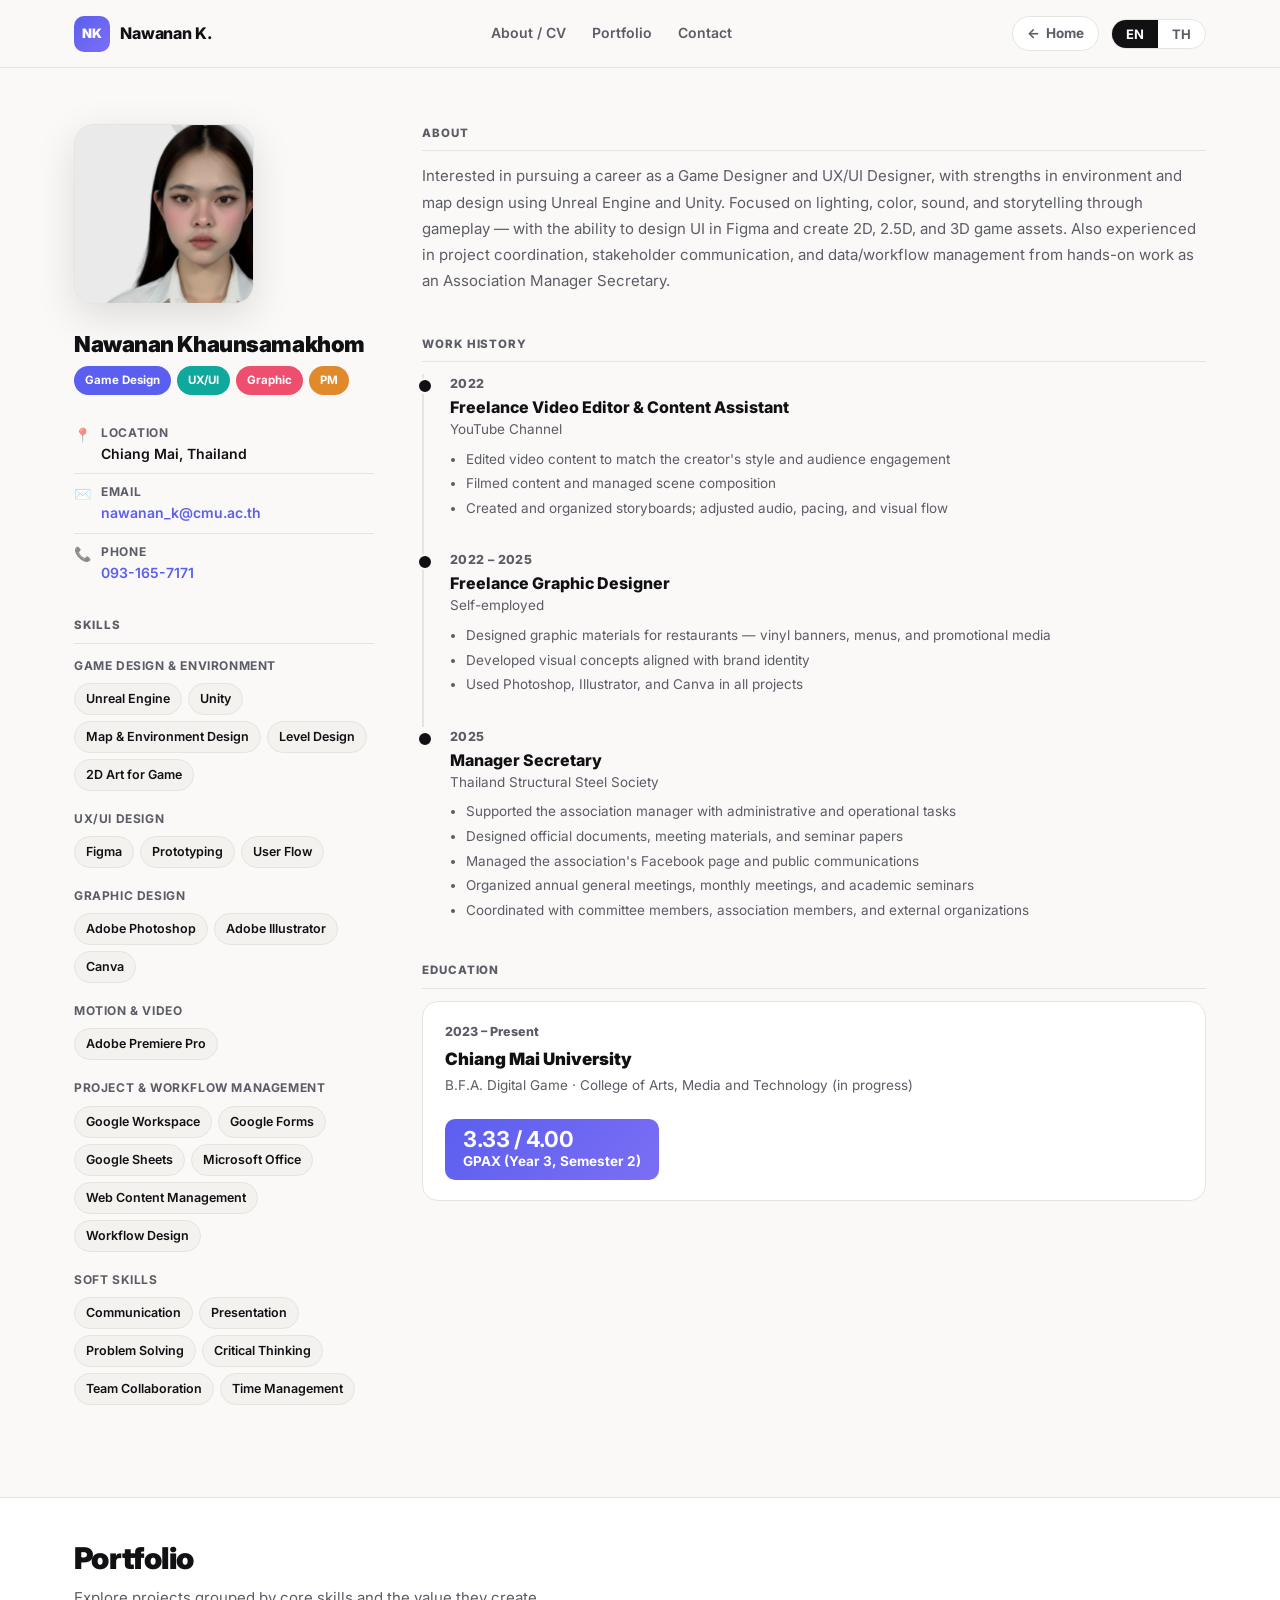
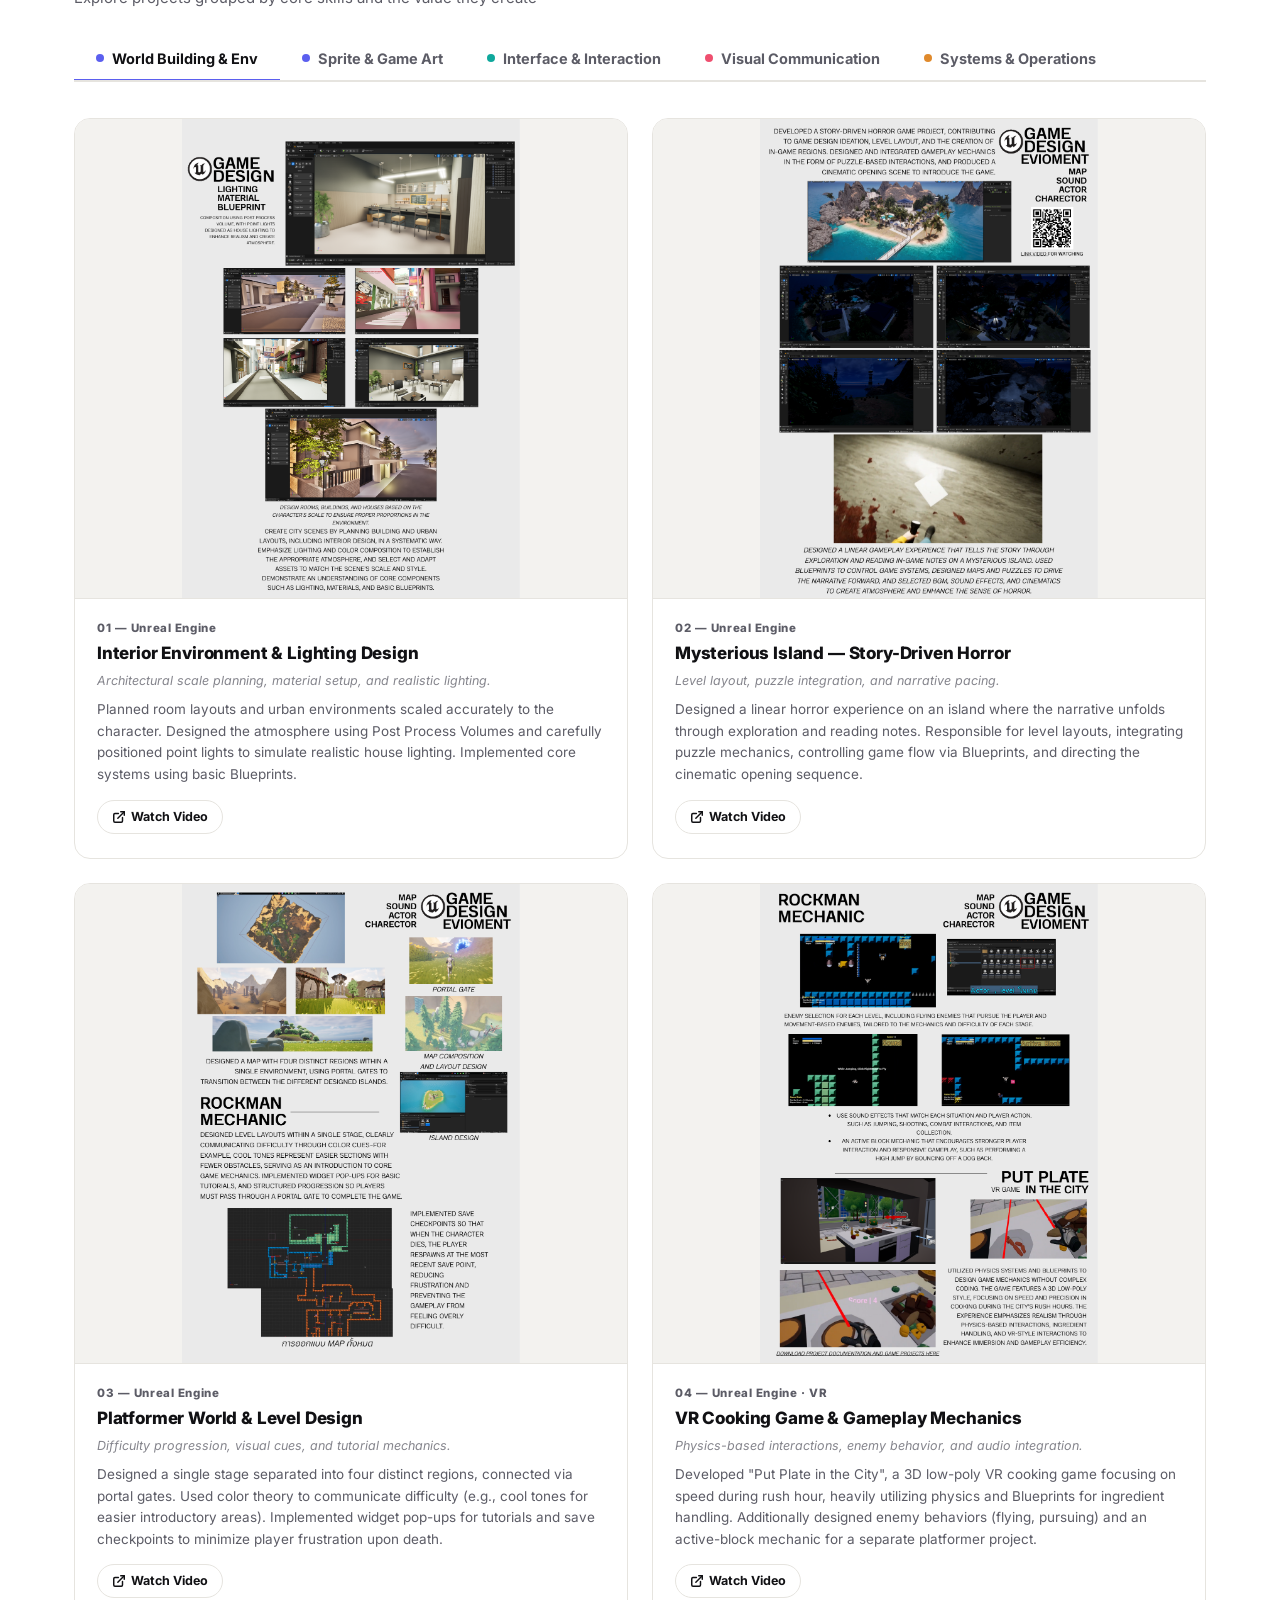
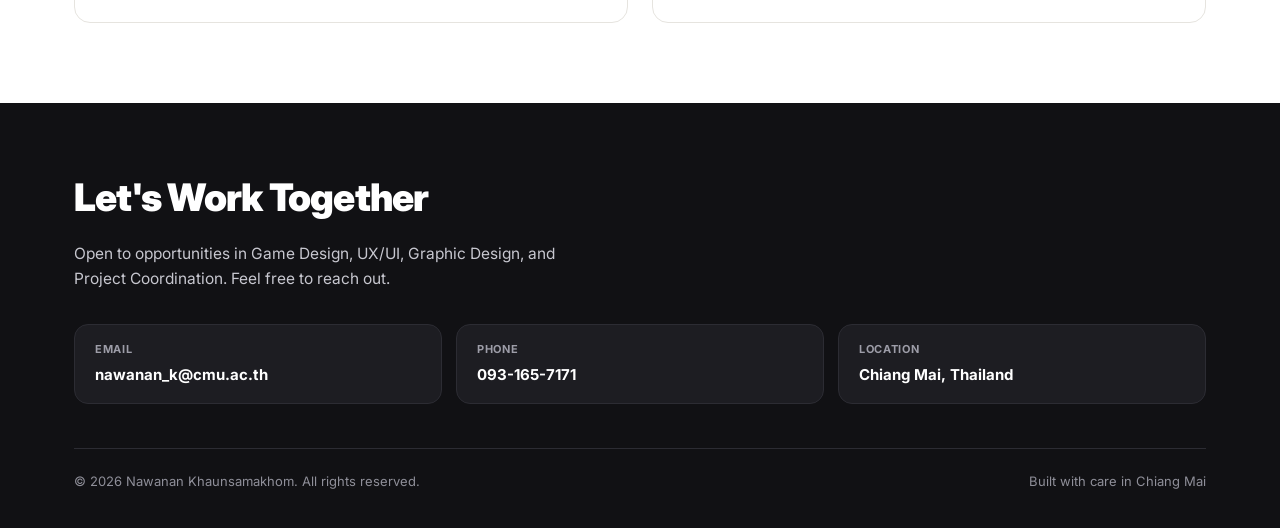
==== cv.html @ 47f99699 "1Deploy_portfolioOnGit" ====
<!DOCTYPE html>
<html lang="en" data-lang="en">
<head>
<meta charset="UTF-8">
<meta name="viewport" content="width=device-width, initial-scale=1.0">
<title>CV & Portfolio — Nawanan Khaunsamakhom</title>
<meta name="description" content="CV and portfolio of Nawanan Khaunsamakhom — Game Designer, UX/UI Designer, Graphic Designer, and Project Manager.">
<link rel="icon" href="data:image/svg+xml,<svg xmlns=%22http://www.w3.org/2000/svg%22 viewBox=%220 0 100 100%22><text y=%22.9em%22 font-size=%2290%22>🎮</text></svg>">
<link rel="preconnect" href="https://fonts.googleapis.com">
<link rel="preconnect" href="https://fonts.gstatic.com" crossorigin>
<link href="https://fonts.googleapis.com/css2?family=Noto+Sans+Thai:wght@400;500;600;700;800&family=Inter:wght@400;500;600;700;800;900&display=swap" rel="stylesheet">
<style>
  :root{
    --bg:#faf9f7;
    --surface:#ffffff;
    --surface2:#f3f2ef;
    --ink:#111114;
    --muted:#5c5c66;
    --line:#e6e4df;
    --accent:#5b5fef;
    --game:#5b5fef;
    --ux:#0fa89c;
    --graphic:#ef4f6f;
    --pm:#e08a2c;
    --radius:16px;
    --maxw:1180px;
    --nav-h:68px;
  }
  *{box-sizing:border-box;margin:0;padding:0}
  html{scroll-behavior:smooth}
  html,body{max-width:100%;overflow-x:hidden}
  body{
    background:var(--bg);
    color:var(--ink);
    font-family:'Inter','Noto Sans Thai',sans-serif;
    line-height:1.6;
    -webkit-font-smoothing:antialiased;
  }
  [data-lang="en"] .th{display:none}
  [data-lang="th"] .en{display:none}
  [data-lang="th"] body,[data-lang="th"]{font-family:'Noto Sans Thai','Inter',sans-serif;}
  img{max-width:100%;display:block}
  a{color:inherit;text-decoration:none}
  .wrap{max-width:var(--maxw);margin:0 auto;padding:0 24px}
  section{scroll-margin-top:calc(var(--nav-h) + 16px)}

  /* ===== NAV ===== */
  header.nav{
    position:sticky;top:0;z-index:50;
    background:rgba(250,249,247,0.9);
    backdrop-filter:blur(12px);
    border-bottom:1px solid var(--line);
    height:var(--nav-h);
  }
  .nav-inner{
    max-width:var(--maxw);margin:0 auto;padding:0 24px;height:100%;
    display:flex;align-items:center;justify-content:space-between;gap:16px;
  }
  .brand{display:flex;align-items:center;gap:10px;font-weight:800;letter-spacing:-.02em;font-size:16px;}
  .brand-mark{
    width:36px;height:36px;border-radius:10px;
    background:linear-gradient(135deg,var(--game),#7c6ef5);
    color:#fff;display:flex;align-items:center;justify-content:center;
    font-size:13px;font-weight:900;flex-shrink:0;
  }
  nav.links{display:flex;gap:2px;align-items:center;flex-wrap:wrap}
  nav.links a{
    padding:7px 12px;border-radius:999px;font-size:14px;font-weight:600;
    color:var(--muted);transition:.15s;white-space:nowrap;
  }
  nav.links a:hover{color:var(--ink);background:var(--surface2)}
  nav.links a.active-nav{color:var(--ink);font-weight:800}
  .nav-right{display:flex;align-items:center;gap:12px}
  .back-link{
    display:inline-flex;align-items:center;gap:6px;
    font-size:13.5px;font-weight:700;color:var(--muted);
    padding:6px 14px;border-radius:999px;border:1.5px solid var(--line);
    background:var(--surface);transition:.15s;
  }
  .back-link:hover{color:var(--ink);border-color:var(--ink)}
  .lang-toggle{
    display:flex;border:1.5px solid var(--line);border-radius:999px;overflow:hidden;flex-shrink:0;background:#fff;
  }
  .lang-toggle button{
    border:0;background:transparent;padding:6px 14px;font-weight:700;font-size:13px;cursor:pointer;color:var(--muted);
    font-family:inherit;transition:.15s;
  }
  .lang-toggle button.active{background:var(--ink);color:#fff}
  .nav-toggle-btn{display:none}

  /* ===== CV SECTION ===== */
  .cv-section{padding:56px 0 64px}
  .cv-grid{
    display:grid;
    grid-template-columns:300px 1fr;
    gap:48px;
    align-items:start;
  }

  /* Left col */
  .cv-left{}
  .cv-photo-wrap{margin-bottom:28px}
  .cv-photo{
    width:180px;height:180px;border-radius:20px;overflow:hidden;
    border:1px solid var(--line);box-shadow:0 12px 40px rgba(0,0,0,.12);
    background:#eee;
  }
  .cv-photo img{width:100%;height:100%;object-fit:cover}

  .cv-name{font-size:22px;font-weight:900;letter-spacing:-.02em;margin-bottom:6px;line-height:1.1}
  .cv-role-tags{display:flex;flex-wrap:wrap;gap:6px;margin:10px 0 20px}
  .cv-role-tag{font-size:11.5px;font-weight:700;padding:5px 11px;border-radius:999px;color:#fff}

  .cv-info-list{margin-bottom:24px}
  .cv-info-item{display:flex;align-items:flex-start;gap:10px;padding:8px 0;border-bottom:1px solid var(--line)}
  .cv-info-item:last-child{border-bottom:0}
  .cv-info-icon{font-size:14px;margin-top:1px;flex-shrink:0;opacity:.6}
  .cv-info-label{font-size:12px;font-weight:700;color:var(--muted);text-transform:uppercase;letter-spacing:.06em;margin-bottom:1px}
  .cv-info-val{font-size:14px;font-weight:600}
  .cv-info-val a{color:var(--accent)}

  .section-label{
    font-size:11.5px;font-weight:800;text-transform:uppercase;letter-spacing:.08em;
    color:var(--muted);margin-bottom:12px;padding-bottom:8px;border-bottom:1px solid var(--line);
  }

  /* Skills */
  .skills-block{margin-bottom:28px}
  .skill-group{margin-bottom:18px}
  .skill-group-title{font-size:12px;font-weight:700;color:var(--muted);margin-bottom:8px;text-transform:uppercase;letter-spacing:.05em}
  .skill-tags{display:flex;flex-wrap:wrap;gap:6px}
  .skill-tag{
    font-size:12.5px;font-weight:600;padding:5px 11px;
    background:var(--surface2);border-radius:999px;border:1px solid var(--line);
  }

  /* Right col */
  .cv-right{}
  .cv-block{margin-bottom:40px}

  /* Timeline */
  .timeline{margin-top:4px}
  .tl-item{
    position:relative;padding:0 0 28px 26px;border-left:2px solid var(--line);
  }
  .tl-item:last-child{border-left:2px solid transparent;padding-bottom:0}
  .tl-item::before{
    content:'';position:absolute;left:-7px;top:4px;
    width:12px;height:12px;border-radius:50%;background:var(--ink);
    border:2px solid var(--bg);
  }
  .tl-date{font-size:12.5px;font-weight:800;color:var(--muted);letter-spacing:.03em;margin-bottom:3px}
  .tl-title{font-size:16px;font-weight:800;margin-bottom:2px;line-height:1.25}
  .tl-org{font-size:13.5px;color:var(--muted);margin-bottom:8px}
  .tl-item ul{margin:0;padding-left:16px;color:var(--muted);font-size:13.5px}
  .tl-item ul li{margin-bottom:3px}

  /* Education card */
  .edu-card{
    background:var(--surface);border:1px solid var(--line);border-radius:var(--radius);
    padding:20px 22px;
  }
  .edu-header{margin-bottom:10px}
  .edu-date{font-size:12.5px;font-weight:800;color:var(--muted);margin-bottom:4px}
  .edu-school{font-size:17px;font-weight:900;margin-bottom:2px}
  .edu-major{font-size:13.5px;color:var(--muted)}
  .gpa-chip{
    display:inline-block;
    background:linear-gradient(135deg,var(--game),#7c6ef5);
    color:#fff;border-radius:10px;padding:8px 18px;font-size:13.5px;font-weight:700;
    margin-top:12px;
  }
  .gpa-chip b{font-size:22px;display:block;line-height:1.1;letter-spacing:-.02em}

  /* ===== PORTFOLIO TABS ===== */
  .portfolio-section{padding:0 0 80px}
  .portfolio-header{
    padding:36px 0 0;
    margin-bottom:0;
  }
  .portfolio-title{font-size:clamp(22px,3vw,30px);font-weight:900;letter-spacing:-.02em;margin-bottom:4px}
  .portfolio-sub{font-size:15px;color:var(--muted)}

  /* Tab bar */
  .tab-bar{
    display:flex;gap:0;
    border-bottom:2px solid var(--line);
    margin:28px 0 36px;
    overflow-x:auto;
    scrollbar-width:none;
  }
  .tab-bar::-webkit-scrollbar{display:none}
  .tab-btn{
    flex-shrink:0;
    display:inline-flex;align-items:center;gap:8px;
    padding:12px 22px;
    font-size:14.5px;font-weight:700;
    color:var(--muted);
    background:transparent;border:0;cursor:pointer;
    border-bottom:3px solid transparent;margin-bottom:-2px;
    transition:.18s;font-family:inherit;
    white-space:nowrap;
  }
  .tab-btn:hover{color:var(--ink)}
  .tab-btn.active{color:var(--ink);border-bottom-color:var(--tab-color)}
  .tab-dot{width:8px;height:8px;border-radius:50%;background:var(--tab-color);flex-shrink:0}

  /* Tab content */
  .tab-pane{display:none}
  .tab-pane.active{display:block}

  /* Project grid */
  .project-grid{display:grid;grid-template-columns:repeat(2,1fr);gap:24px}
  .card{
    background:var(--surface);border:1px solid var(--line);border-radius:var(--radius);
    overflow:hidden;display:flex;flex-direction:column;transition:.22s;
  }
  .card:hover{box-shadow:0 20px 48px rgba(0,0,0,.12);transform:translateY(-3px)}
  .card-img{
    background:var(--surface2);cursor:zoom-in;
    display:flex;align-items:center;justify-content:center;
    max-height:480px;overflow:hidden;border-bottom:1px solid var(--line);
  }
  .card-img img{width:100%;height:100%;object-fit:contain;object-position:top}
  .card-body{padding:20px 22px 24px}
  .card-index{font-size:11.5px;font-weight:800;color:var(--muted);letter-spacing:.05em;margin-bottom:6px}
  .card-body h3{font-size:17px;margin:0 0 8px;letter-spacing:-.01em;font-weight:800;line-height:1.25}
  .card-body p{font-size:13.5px;color:var(--muted);margin:0;line-height:1.6}
  .project-actions{display:flex;flex-wrap:wrap;gap:8px;margin-top:16px}
  .project-link,.portfolio-pdf-link{display:inline-flex;align-items:center;justify-content:center;border:1px solid var(--line);border-radius:999px;background:var(--surface);color:var(--ink);font-size:12px;font-weight:800;letter-spacing:.035em;padding:8px 13px;transition:.18s}
  .project-link:hover,.portfolio-pdf-link:hover{border-color:var(--accent);color:var(--accent);transform:translateY(-1px)}
  .project-link:focus-visible,.portfolio-pdf-link:focus-visible{outline:2px solid var(--accent);outline-offset:2px}
  .portfolio-file-row{display:flex;justify-content:flex-end;margin:0 0 20px}
  .card-body p + p { margin-top: 8px }
  .card-body .sub {
    font-size: 12.5px;
    color: var(--muted);
    opacity: .75;
    margin-bottom: 8px;
    line-height: 1.5;
    font-style: italic;
  }
  .card-actions {
    display: flex;
    gap: 8px;
    flex-wrap: wrap;
    margin-top: 14px;
  }
  .card-actions a {
    display: inline-flex;
    align-items: center;
    gap: 5px;
    font-size: 12.5px;
    font-weight: 700;
    padding: 6px 14px;
    border-radius: 999px;
    border: 1.5px solid var(--line);
    color: var(--ink);
    background: var(--surface);
    transition: .15s;
    text-decoration: none;
  }
  .card-actions a:hover {
    border-color: var(--accent);
    color: var(--accent);
    background: rgba(91, 95, 239, .06);
  }
  .card-actions a svg {
    width: 14px;
    height: 14px;
    flex-shrink: 0;
  }

  /* PM note — removing UX/UI label in PM */
  .cat-tag{
    display:inline-block;font-size:11px;font-weight:800;text-transform:uppercase;
    letter-spacing:.06em;padding:3px 9px;border-radius:6px;color:#fff;margin-bottom:8px;
  }

  /* ===== FOOTER / CONTACT ===== */
  footer.contact{
    background:var(--ink);color:#fff;padding:64px 0 36px;
  }
  footer.contact h2{font-size:clamp(26px,4vw,38px);margin:0 0 14px;font-weight:900;letter-spacing:-.02em}
  footer.contact p.sub{color:#c7c7cf;font-size:15.5px;max-width:52ch;margin:0 0 32px}
  .contact-grid{display:flex;gap:14px;flex-wrap:wrap;margin-bottom:44px}
  .contact-item{
    background:#1d1d22;border-radius:14px;padding:16px 20px;flex:1;min-width:180px;
    color:#fff;border:1px solid #2c2c33;transition:.15s;
  }
  a.contact-item:hover{background:#26262c;border-color:#5b5fef}
  .contact-item .label{font-size:11px;color:#9d9da8;font-weight:700;text-transform:uppercase;letter-spacing:.06em;margin-bottom:5px}
  .contact-item .value{font-size:15px;font-weight:700}
  .foot-bottom{
    display:flex;justify-content:space-between;align-items:center;flex-wrap:wrap;gap:12px;
    border-top:1px solid #2c2c33;padding-top:22px;color:#8f8f99;font-size:13px;
  }

  /* ===== LIGHTBOX ===== */
  .lightbox{
    position:fixed;inset:0;background:rgba(10,10,12,.92);display:none;
    align-items:center;justify-content:center;z-index:200;padding:32px;flex-direction:column;
  }
  .lightbox.open{display:flex}
  .lightbox img{max-width:min(900px,92vw);max-height:78vh;border-radius:10px;box-shadow:0 30px 80px rgba(0,0,0,.5)}
  .lightbox-cap{color:#e9e9ee;max-width:700px;text-align:center;margin-top:18px;font-size:14px;line-height:1.6}
  .lightbox-close{
    position:absolute;top:22px;right:28px;color:#fff;font-size:28px;
    background:none;border:0;cursor:pointer;width:44px;height:44px;border-radius:50%;
    display:flex;align-items:center;justify-content:center;font-family:inherit;
  }
  .lightbox-close:hover{background:rgba(255,255,255,.12)}

  /* ===== RESPONSIVE ===== */
  @media(max-width:960px){
    .cv-grid{grid-template-columns:1fr}
    .cv-left{display:grid;grid-template-columns:auto 1fr;gap:28px;align-items:start}
    .cv-photo{width:130px;height:130px}
    nav.links{display:none}
  }
  @media(max-width:700px){
    .project-grid{grid-template-columns:1fr}
    .cv-left{grid-template-columns:1fr}
  }
  @media(max-width:560px){
    .wrap{padding:0 16px}
    .nav-inner{padding:0 16px}
    .tab-btn{padding:10px 14px;font-size:13px}
  }
</style>
</head>
<body>

<header class="nav">
  <div class="nav-inner">
    <a href="index.html" class="brand">
      <span class="brand-mark">NK</span>
      <span class="en" style="font-weight:800;letter-spacing:-.01em">Nawanan K.</span>
      <span class="th" style="font-weight:800">นวนันท์ ข.</span>
    </a>
    <nav class="links" id="navLinks">
      <a href="#cv"><span class="en">About / CV</span><span class="th">เกี่ยวกับฉัน</span></a>
      <a href="#portfolio"><span class="en">Portfolio</span><span class="th">ผลงาน</span></a>
      <a href="#contact"><span class="en">Contact</span><span class="th">ติดต่อ</span></a>
    </nav>
    <div class="nav-right">
      <a href="index.html" class="back-link">
        ← <span class="en">Home</span><span class="th">หน้าหลัก</span>
      </a>
      <div class="lang-toggle">
        <button id="btnEN" class="active">EN</button>
        <button id="btnTH">TH</button>
      </div>
    </div>
  </div>
</header>

<!-- ===== CV SECTION ===== -->
<section class="cv-section" id="cv">
  <div class="wrap">
    <div class="cv-grid">

      <!-- LEFT: Photo + Info + Skills -->
      <div class="cv-left">
        <div class="cv-photo-wrap">
          <div class="cv-photo"><img src="images/profile_photo.png" alt="Nawanan Khaunsamakhom"></div>
        </div>

        <div>
          <div class="cv-name">
            <span class="en">Nawanan Khaunsamakhom</span>
            <span class="th">นวนันท์ ขุนสามารถ</span>
          </div>

          <div class="cv-role-tags">
            <span class="cv-role-tag" style="background:var(--game)">Game Design</span>
            <span class="cv-role-tag" style="background:var(--ux)">UX/UI</span>
            <span class="cv-role-tag" style="background:var(--graphic)">Graphic</span>
            <span class="cv-role-tag" style="background:var(--pm)">PM</span>
          </div>

          <div class="cv-info-list">
            <div class="cv-info-item">
              <span class="cv-info-icon">📍</span>
              <div>
                <div class="cv-info-label"><span class="en">Location</span><span class="th">ที่อยู่</span></div>
                <div class="cv-info-val"><span class="en">Chiang Mai, Thailand</span><span class="th">เชียงใหม่, ไทย</span></div>
              </div>
            </div>
            <div class="cv-info-item">
              <span class="cv-info-icon">✉️</span>
              <div>
                <div class="cv-info-label">Email</div>
                <div class="cv-info-val"><a href="mailto:nawanan_k@cmu.ac.th">nawanan_k@cmu.ac.th</a></div>
              </div>
            </div>
            <div class="cv-info-item">
              <span class="cv-info-icon">📞</span>
              <div>
                <div class="cv-info-label"><span class="en">Phone</span><span class="th">โทรศัพท์</span></div>
                <div class="cv-info-val"><a href="tel:0931657171">093-165-7171</a></div>
              </div>
            </div>
          </div>

          <!-- Skills -->
          <div class="skills-block">
            <div class="section-label"><span class="en">Skills</span><span class="th">ทักษะ</span></div>

            <div class="skill-group">
              <div class="skill-group-title"><span class="en">Game Design &amp; Environment</span><span class="th">ออกแบบเกมและสภาพแวดล้อม</span></div>
              <div class="skill-tags">
                <span class="skill-tag">Unreal Engine</span>
                <span class="skill-tag">Unity</span>
                <span class="skill-tag"><span class="en">Map &amp; Environment Design</span><span class="th">ออกแบบแผนที่และสภาพแวดล้อม</span></span>
                <span class="skill-tag"><span class="en">Level Design</span><span class="th">ออกแบบด่าน</span></span>
                <span class="skill-tag"><span class="en">2D Art for Game</span><span class="th">2D Art สำหรับเกม</span></span>
              </div>
            </div>
            <div class="skill-group">
              <div class="skill-group-title">UX/UI Design</div>
              <div class="skill-tags">
                <span class="skill-tag">Figma</span>
                <span class="skill-tag">Prototyping</span>
                <span class="skill-tag">User Flow</span>
              </div>
            </div>
            <div class="skill-group">
              <div class="skill-group-title"><span class="en">Graphic Design</span><span class="th">กราฟิกดีไซน์</span></div>
              <div class="skill-tags">
                <span class="skill-tag">Adobe Photoshop</span>
                <span class="skill-tag">Adobe Illustrator</span>
                <span class="skill-tag">Canva</span>
              </div>
            </div>
            <div class="skill-group">
              <div class="skill-group-title"><span class="en">Motion &amp; Video</span><span class="th">โมชันและวิดีโอ</span></div>
              <div class="skill-tags">
                <span class="skill-tag">Adobe Premiere Pro</span>
              </div>
            </div>
            <div class="skill-group">
              <div class="skill-group-title"><span class="en">Project &amp; Workflow Management</span><span class="th">บริหารโครงการและเวิร์กโฟลว์</span></div>
              <div class="skill-tags">
                <span class="skill-tag">Google Workspace</span>
                <span class="skill-tag">Google Forms</span>
                <span class="skill-tag">Google Sheets</span>
                <span class="skill-tag">Microsoft Office</span>
                <span class="skill-tag"><span class="en">Web Content Management</span><span class="th">จัดการเนื้อหาเว็บไซต์</span></span>
                <span class="skill-tag"><span class="en">Workflow Design</span><span class="th">ออกแบบเวิร์กโฟลว์</span></span>
              </div>
            </div>
            <div class="skill-group">
              <div class="skill-group-title"><span class="en">Soft Skills</span><span class="th">ทักษะด้านบุคคล</span></div>
              <div class="skill-tags">
                <span class="skill-tag"><span class="en">Communication</span><span class="th">การสื่อสาร</span></span>
                <span class="skill-tag"><span class="en">Presentation</span><span class="th">การนำเสนอ</span></span>
                <span class="skill-tag"><span class="en">Problem Solving</span><span class="th">การแก้ปัญหา</span></span>
                <span class="skill-tag"><span class="en">Critical Thinking</span><span class="th">การคิดวิเคราะห์</span></span>
                <span class="skill-tag"><span class="en">Team Collaboration</span><span class="th">การทำงานเป็นทีม</span></span>
                <span class="skill-tag"><span class="en">Time Management</span><span class="th">บริหารเวลา</span></span>
              </div>
            </div>
          </div>
        </div><!-- /right of cv-left grid -->
      </div><!-- /cv-left -->

      <!-- RIGHT: About + Work + Education -->
      <div class="cv-right">

        <!-- About -->
        <div class="cv-block">
          <div class="section-label"><span class="en">About</span><span class="th">เกี่ยวกับฉัน</span></div>
          <p style="color:var(--muted);font-size:15px;line-height:1.75">
            <span class="en">Interested in pursuing a career as a Game Designer and UX/UI Designer, with strengths in environment and map design using Unreal Engine and Unity. Focused on lighting, color, sound, and storytelling through gameplay — with the ability to design UI in Figma and create 2D, 2.5D, and 3D game assets. Also experienced in project coordination, stakeholder communication, and data/workflow management from hands-on work as an Association Manager Secretary.</span>
            <span class="th">สนใจสายงานนักออกแบบเกมและนักออกแบบ UX/UI มีจุดแข็งด้านการออกแบบสภาพแวดล้อมและแผนที่ด้วย Unreal Engine และ Unity เน้นการจัดแสง สี เสียง และเล่าเรื่องผ่านเกมเพลย์ ออกแบบ UI ด้วย Figma และสร้างชิ้นงาน 2D, 2.5D, 3D ได้ นอกจากนี้มีประสบการณ์ด้านการประสานงานโครงการและบริหารข้อมูลจากการทำงานเป็นเลขานุการผู้จัดการสมาคม</span>
          </p>
        </div>

        <!-- Work History -->
        <div class="cv-block">
          <div class="section-label"><span class="en">Work History</span><span class="th">ประวัติการทำงาน</span></div>
          <div class="timeline">
            <div class="tl-item">
              <div class="tl-date">2022</div>
              <div class="tl-title"><span class="en">Freelance Video Editor &amp; Content Assistant</span><span class="th">ฟรีแลนซ์ตัดต่อวิดีโอและผู้ช่วยจัดทำคอนเทนต์</span></div>
              <div class="tl-org"><span class="en">YouTube Channel</span><span class="th">ช่อง YouTube</span></div>
              <ul class="en">
                <li>Edited video content to match the creator's style and audience engagement</li>
                <li>Filmed content and managed scene composition</li>
                <li>Created and organized storyboards; adjusted audio, pacing, and visual flow</li>
              </ul>
              <ul class="th">
                <li>ตัดต่อวิดีโอให้สอดคล้องกับสไตล์ครีเอเตอร์และการมีส่วนร่วมของผู้ชม</li>
                <li>ถ่ายทำและจัดองค์ประกอบฉาก</li>
                <li>สร้างสตอรี่บอร์ด ปรับเสียง จังหวะ และลำดับภาพ</li>
              </ul>
            </div>
            <div class="tl-item">
              <div class="tl-date">2022 – 2025</div>
              <div class="tl-title"><span class="en">Freelance Graphic Designer</span><span class="th">ฟรีแลนซ์กราฟิกดีไซเนอร์</span></div>
              <div class="tl-org"><span class="en">Self-employed</span><span class="th">อิสระ</span></div>
              <ul class="en">
                <li>Designed graphic materials for restaurants — vinyl banners, menus, and promotional media</li>
                <li>Developed visual concepts aligned with brand identity</li>
                <li>Used Photoshop, Illustrator, and Canva in all projects</li>
              </ul>
              <ul class="th">
                <li>ออกแบบสื่อกราฟิกให้ร้านอาหาร เช่น ป้ายไวนิล เมนู และสื่อโปรโมชัน</li>
                <li>พัฒนาแนวคิดภาพให้สอดคล้องกับอัตลักษณ์แบรนด์</li>
                <li>ใช้ Photoshop, Illustrator และ Canva ในทุกโปรเจกต์</li>
              </ul>
            </div>
            <div class="tl-item">
              <div class="tl-date">2025</div>
              <div class="tl-title"><span class="en">Manager Secretary</span><span class="th">เลขานุการผู้จัดการสมาคม</span></div>
              <div class="tl-org"><span class="en">Thailand Structural Steel Society</span><span class="th">สมาคมเหล็กโครงสร้างไทย</span></div>
              <ul class="en">
                <li>Supported the association manager with administrative and operational tasks</li>
                <li>Designed official documents, meeting materials, and seminar papers</li>
                <li>Managed the association's Facebook page and public communications</li>
                <li>Organized annual general meetings, monthly meetings, and academic seminars</li>
                <li>Coordinated with committee members, association members, and external organizations</li>
              </ul>
              <ul class="th">
                <li>สนับสนุนงานธุรการและการดำเนินงานของผู้จัดการสมาคม</li>
                <li>ออกแบบและจัดเตรียมเอกสารทางการ สื่อการประชุม และเอกสารสัมมนา</li>
                <li>บริหารและอัปเดตเพจ Facebook ของสมาคม</li>
                <li>จัดการประชุมใหญ่สามัญประจำปี การประชุมประจำเดือน และสัมมนาวิชาการ</li>
                <li>ประสานงานกับกรรมการ สมาชิก และหน่วยงานภายนอก</li>
              </ul>
            </div>
          </div>
        </div>

        <!-- Education -->
        <div class="cv-block">
          <div class="section-label"><span class="en">Education</span><span class="th">การศึกษา</span></div>
          <div class="edu-card">
            <div class="edu-header">
              <div class="edu-date">2023 – <span class="en">Present</span><span class="th">ปัจจุบัน</span></div>
              <div class="edu-school"><span class="en">Chiang Mai University</span><span class="th">มหาวิทยาลัยเชียงใหม่</span></div>
              <div class="edu-major">
                <span class="en">B.F.A. Digital Game · College of Arts, Media and Technology (in progress)</span>
                <span class="th">B.F.A. สาขา Digital Game · วิทยาลัยศิลปะ สื่อ และเทคโนโลยี (กำลังศึกษา)</span>
              </div>
            </div>
            <div class="gpa-chip">
              <b>3.33 / 4.00</b>
              GPAX <span class="en">(Year 3, Semester 2)</span><span class="th">(ปีที่ 3 เทอม 2)</span>
            </div>
          </div>
        </div>

      </div><!-- /cv-right -->
    </div><!-- /cv-grid -->
  </div>
</section>

<!-- ===== PORTFOLIO SECTION with TABS ===== -->
<section class="portfolio-section" id="portfolio" style="background:var(--surface);border-top:1px solid var(--line)">
  <div class="wrap">
    <div class="portfolio-header">
      <div class="portfolio-title"><span class="en">Portfolio</span><span class="th">ผลงาน</span></div>
      <div class="portfolio-sub">
        <span class="en">Explore projects grouped by core skills and the value they create</span>
        <span class="th">สำรวจผลงานที่จัดกลุ่มตามทักษะหลักและคุณค่าที่สร้างขึ้น</span>
      </div>
    </div>

    <!-- Tab Bar -->
    <div class="tab-bar" role="tablist">
      <button class="tab-btn active" id="tab-world" role="tab" aria-selected="true" aria-controls="pane-world"
        style="--tab-color:var(--game)">
        <span class="tab-dot"></span>
        <span class="en">World Building &amp; Env</span><span class="th">การสร้างโลกและสภาพแวดล้อม</span>
      </button>
      <button class="tab-btn" id="tab-art" role="tab" aria-selected="false" aria-controls="pane-art"
        style="--tab-color:var(--game)">
        <span class="tab-dot"></span>
        <span class="en">Sprite &amp; Game Art</span><span class="th">ศิลปะเกมและสไปรต์</span>
      </button>
      <button class="tab-btn" id="tab-ui" role="tab" aria-selected="false" aria-controls="pane-ui"
        style="--tab-color:var(--ux)">
        <span class="tab-dot"></span>
        <span class="en">Interface &amp; Interaction</span><span class="th">อินเทอร์เฟซและการโต้ตอบ</span>
      </button>
      <button class="tab-btn" id="tab-visual" role="tab" aria-selected="false" aria-controls="pane-visual"
        style="--tab-color:var(--graphic)">
        <span class="tab-dot"></span>
        <span class="en">Visual Communication</span><span class="th">การสื่อสารด้วยภาพ</span>
      </button>
      <button class="tab-btn" id="tab-sys" role="tab" aria-selected="false" aria-controls="pane-sys"
        style="--tab-color:var(--pm)">
        <span class="tab-dot"></span>
        <span class="en">Systems &amp; Operations</span><span class="th">ระบบและการดำเนินงาน</span>
      </button>
    </div>

    <!-- ---- WORLD BUILDING PANE ---- -->
    <div class="tab-pane active" id="pane-world" role="tabpanel" aria-labelledby="tab-world">
      <div class="project-grid">

        <div class="card">
          <div class="card-img" data-full="images/gd_lighting.png"
            data-cap-en="Post Process Volume composition with point lights designed as house lighting for realism."
            data-cap-th="จัดองค์ประกอบด้วย Post Process Volume พร้อมจุดไฟแบบไฟบ้านจริงเพื่อความสมจริง">
            <img src="images/gd_lighting.png" alt="Interior Environment & Lighting Design" loading="lazy">
          </div>
          <div class="card-body">
            <div class="card-index">01 — Unreal Engine</div>
            <h3><span class="en">Interior Environment &amp; Lighting Design</span><span class="th">การออกแบบสภาพแวดล้อมภายในและแสง</span></h3>
            <p class="sub"><span class="en">Architectural scale planning, material setup, and realistic lighting.</span><span class="th">การวางผังมาตราส่วนสถาปัตยกรรม การตั้งค่าวัสดุ และการจัดแสงสมจริง</span></p>
            <p class="en">Planned room layouts and urban environments scaled accurately to the character. Designed the atmosphere using Post Process Volumes and carefully positioned point lights to simulate realistic house lighting. Implemented core systems using basic Blueprints.</p>
            <p class="th">วางผังห้องและสภาพแวดล้อมเมืองให้ได้สัดส่วนกับตัวละคร ออกแบบบรรยากาศโดยใช้ Post Process Volumes และจัดวางจุดแสงเพื่อให้แสงสมจริงเหมือนบ้านทั่วไป รวมถึงติดตั้งระบบพื้นฐานด้วย Blueprints</p>
            <div class="card-actions">
              <a href="https://www.youtube.com/watch?v=nJu997SDpMs" target="_blank" rel="noopener">
                <svg viewBox="0 0 24 24" fill="none" stroke="currentColor" stroke-width="2.5" stroke-linecap="round" stroke-linejoin="round"><path d="M18 13v6a2 2 0 0 1-2 2H5a2 2 0 0 1-2-2V8a2 2 0 0 1 2-2h6"></path><polyline points="15 3 21 3 21 9"></polyline><line x1="10" y1="14" x2="21" y2="3"></line></svg>
                Watch Video
              </a>
            </div>
          </div>
        </div>

        <div class="card">
          <div class="card-img" data-full="images/gd_island.png"
            data-cap-en="A story-driven horror game — level layout and in-game regions for a linear horror experience told through exploration."
            data-cap-th="เกมสยองขวัญแนวเล่าเรื่อง — วางผังด่านและพื้นที่ในเกมสำหรับประสบการณ์สยองขวัญเชิงเส้น">
            <img src="images/gd_island.png" alt="Mysterious Island — Story-Driven Horror" loading="lazy">
          </div>
          <div class="card-body">
            <div class="card-index">02 — Unreal Engine</div>
            <h3><span class="en">Mysterious Island — Story-Driven Horror</span><span class="th">เกาะลึกลับ — เกมสยองขวัญเน้นเนื้อเรื่อง</span></h3>
            <p class="sub"><span class="en">Level layout, puzzle integration, and narrative pacing.</span><span class="th">การวางผังด่าน การผสานปริศนา และจังหวะการเล่าเรื่อง</span></p>
            <p class="en">Designed a linear horror experience on an island where the narrative unfolds through exploration and reading notes. Responsible for level layouts, integrating puzzle mechanics, controlling game flow via Blueprints, and directing the cinematic opening sequence.</p>
            <p class="th">ออกแบบประสบการณ์สยองขวัญแบบเส้นตรงบนเกาะที่เนื้อเรื่องดำเนินไปผ่านการสำรวจและการอ่านโน้ต รับผิดชอบการวางผังด่าน ใส่กลไกปริศนา ควบคุมโฟลว์เกมผ่าน Blueprints และกำกับฉากเปิดแบบซีเนมาติก</p>
            <div class="card-actions">
              <a href="https://www.youtube.com/watch?v=Bvr0cCFJ0WY" target="_blank" rel="noopener">
                <svg viewBox="0 0 24 24" fill="none" stroke="currentColor" stroke-width="2.5" stroke-linecap="round" stroke-linejoin="round"><path d="M18 13v6a2 2 0 0 1-2 2H5a2 2 0 0 1-2-2V8a2 2 0 0 1 2-2h6"></path><polyline points="15 3 21 3 21 9"></polyline><line x1="10" y1="14" x2="21" y2="3"></line></svg>
                Watch Video
              </a>
            </div>
          </div>
        </div>

        <div class="card">
          <div class="card-img" data-full="images/gd_rockman1.png"
            data-cap-en="Four distinct regions linked by portal gates; cool tones mark easier sections."
            data-cap-th="4 โซนที่แตกต่างกัน เชื่อมด้วยประตูพอร์ทัล โทนสีเย็นแทนโซนง่าย">
            <img src="images/gd_rockman1.png" alt="Platformer World & Level Design" loading="lazy">
          </div>
          <div class="card-body">
            <div class="card-index">03 — Unreal Engine</div>
            <h3><span class="en">Platformer World &amp; Level Design</span><span class="th">การออกแบบโลกและด่านเกมแพลตฟอร์ม</span></h3>
            <p class="sub"><span class="en">Difficulty progression, visual cues, and tutorial mechanics.</span><span class="th">การไล่ระดับความยาก การสื่อสารด้วยภาพ และกลไกสอนเล่น</span></p>
            <p class="en">Designed a single stage separated into four distinct regions, connected via portal gates. Used color theory to communicate difficulty (e.g., cool tones for easier introductory areas). Implemented widget pop-ups for tutorials and save checkpoints to minimize player frustration upon death.</p>
            <p class="th">ออกแบบด่านหนึ่งที่แบ่งออกเป็นสี่ภูมิภาค เชื่อมต่อกันผ่านพอร์ทัล ใช้ทฤษฎีสีในการสื่อสารถึงระดับความยาก (เช่น โทนสีเย็นสำหรับพื้นที่ง่ายช่วงเริ่มต้น) ติดตั้งป๊อปอัปสอนการเล่นและจุดเซฟเพื่อลดความหงุดหงิดเมื่อผู้เล่นตาย</p>
            <div class="card-actions">
              <a href="https://www.youtube.com/watch?v=dWGj9m3Efnk" target="_blank" rel="noopener">
                <svg viewBox="0 0 24 24" fill="none" stroke="currentColor" stroke-width="2.5" stroke-linecap="round" stroke-linejoin="round"><path d="M18 13v6a2 2 0 0 1-2 2H5a2 2 0 0 1-2-2V8a2 2 0 0 1 2-2h6"></path><polyline points="15 3 21 3 21 9"></polyline><line x1="10" y1="14" x2="21" y2="3"></line></svg>
                Watch Video
              </a>
            </div>
          </div>
        </div>

        <div class="card">
          <div class="card-img" data-full="images/gd_rockman2_vr.png"
            data-cap-en="Put Plate in the City, a VR cooking game using physics and Blueprints."
            data-cap-th="Put Plate in the City เป็นเกม VR ทำอาหารสไตล์ 3D โลว์โพลี เน้นความเร็วและความแม่นยำ">
            <img src="images/gd_rockman2_vr.png" alt="VR Cooking Game & Gameplay Mechanics" loading="lazy">
          </div>
          <div class="card-body">
            <div class="card-index">04 — Unreal Engine · VR</div>
            <h3><span class="en">VR Cooking Game &amp; Gameplay Mechanics</span><span class="th">เกมทำอาหาร VR และกลไกเกมเพลย์</span></h3>
            <p class="sub"><span class="en">Physics-based interactions, enemy behavior, and audio integration.</span><span class="th">ปฏิสัมพันธ์ผ่านฟิสิกส์ พฤติกรรมศัตรู และการผสานเสียง</span></p>
            <p class="en">Developed "Put Plate in the City", a 3D low-poly VR cooking game focusing on speed during rush hour, heavily utilizing physics and Blueprints for ingredient handling. Additionally designed enemy behaviors (flying, pursuing) and an active-block mechanic for a separate platformer project.</p>
            <p class="th">พัฒนา "Put Plate in the City" เกม VR ทำอาหาร 3D โลว์โพลี เน้นความเร็วในช่วงเวลาเร่งด่วน ใช้ระบบฟิสิกส์และ Blueprints ในการจัดการวัตถุดิบ นอกจากนี้ยังออกแบบพฤติกรรมศัตรู (บินไล่ล่า) และกลไกบล็อกแบบโต้ตอบสำหรับโปรเจกต์เกมแพลตฟอร์ม</p>
            <div class="card-actions">
              <a href="https://www.youtube.com/watch?v=3ofG1T-HcrM" target="_blank" rel="noopener">
                <svg viewBox="0 0 24 24" fill="none" stroke="currentColor" stroke-width="2.5" stroke-linecap="round" stroke-linejoin="round"><path d="M18 13v6a2 2 0 0 1-2 2H5a2 2 0 0 1-2-2V8a2 2 0 0 1 2-2h6"></path><polyline points="15 3 21 3 21 9"></polyline><line x1="10" y1="14" x2="21" y2="3"></line></svg>
                Watch Video
              </a>
            </div>
          </div>
        </div>

      </div>
    </div><!-- /pane-world -->

    <!-- ---- SPRITE & GAME ART PANE ---- -->
    <div class="tab-pane" id="pane-art" role="tabpanel" aria-labelledby="tab-art">
      <div class="project-grid">

        <div class="card">
          <div class="card-img" data-full="images/gd_char_enemy.png"
            data-cap-en="Character design across projects — appearance, personality, and movement aligned with the game world."
            data-cap-th="งานออกแบบตัวละครสำหรับหลายโปรเจกต์ เน้นรูปลักษณ์ บุคลิก และการเคลื่อนไหว">
            <img src="images/gd_char_enemy.png" alt="Character, Sprite & Enemy Design" loading="lazy">
          </div>
          <div class="card-body">
            <div class="card-index">01 — 2D Pixel Art</div>
            <h3><span class="en">Character, Sprite &amp; Enemy Design</span><span class="th">ออกแบบตัวละคร สไปรต์ และศัตรู</span></h3>
            <p class="sub"><span class="en">Animation sheets, identity through visuals, and UI integration.</span><span class="th">สไปรต์ชีตแอนิเมชัน อัตลักษณ์ผ่านภาพ และการผสาน UI</span></p>
            <p class="en">Designed main characters and five distinct enemy types, defining appearance, personality, and movement style to fit the narrative. Created complete sprite sheets for multi-directional walking, running, jumping, and conversational expressions, alongside core UI buttons.</p>
            <p class="th">ออกแบบตัวละครหลักและศัตรู 5 แบบ กำหนดรูปลักษณ์ บุคลิก และสไตล์การเคลื่อนไหวให้เข้ากับเนื้อเรื่อง สร้างสไปรต์ชีตครบวงจรสำหรับการเดินหลากทิศทาง วิ่ง กระโดด และสีหน้าเวลาพูดคุย พร้อมกับออกแบบปุ่ม UI พื้นฐาน</p>
          </div>
        </div>

        <div class="card">
          <div class="card-img" data-full="images/gd_asset_poster.png"
            data-cap-en="3D assets with proper scale, 2.5D top-down tile maps, and pixel art in-game items."
            data-cap-th="ชิ้นงาน 3D ที่ได้สัดส่วน ผังไทล์ 2.5D ท็อปดาวน์ และไอเทมพิกเซลอาร์ต">
            <img src="images/gd_asset_poster.png" alt="Game Assets, Map Tiles & Poster Art" loading="lazy">
          </div>
          <div class="card-body">
            <div class="card-index">02 — 2.5D · 3D · Illustration</div>
            <h3><span class="en">Game Assets, Map Tiles &amp; Poster Art</span><span class="th">อาร์ตเวิร์กเกม ชิ้นงาน และแผนที่</span></h3>
            <p class="sub"><span class="en">In-game items, dimensional control, and promotional key art.</span><span class="th">ไอเทมในเกม การควบคุมมิติ และภาพโปรโมต</span></p>
            <p class="en">Produced 3D assets mapped to gameplay scale, clear 2.5D top-down tile maps, and pixel art items ensuring a consistent visual system. Illustrated hand-drawn concepts and designed promotional posters for titles like 'Lost in Sauce' and 'The Silence' to attract target audiences.</p>
            <p class="th">ผลิตชิ้นงาน 3D ตามสัดส่วนเกมเพลย์ ผังแผนที่ 2.5D ท็อปดาวน์ที่ดูง่าย และไอเทมพิกเซลอาร์ตที่คุมโทนระบบภาพ วาดภาพสเก็ตช์แนวคิด และออกแบบโปสเตอร์โปรโมตเกมอย่าง 'Lost in Sauce' และ 'The Silence' เพื่อดึงดูดกลุ่มเป้าหมาย</p>
          </div>
        </div>

        <div class="card">
          <div class="card-img" data-full="images/gr_parallax.png"
            data-cap-en="A parallax illustration of a small dog running around Ang Kaew Reservoir, Chiang Mai University."
            data-cap-th="ภาพประกอบ Parallax ของ 'หมาน้อย' วิ่งเล่นรอบอ่างแก้ว มหาวิทยาลัยเชียงใหม่">
            <img src="images/gr_parallax.png" alt="Parallax Pixel Art & Isometric Design" loading="lazy">
          </div>
          <div class="card-body">
            <div class="card-index">03 — Pixel Art · Isometric</div>
            <h3><span class="en">Parallax Pixel Art &amp; Isometric Design</span><span class="th">พิกเซลอาร์ตแบบ Parallax และ Isometric</span></h3>
            <p class="sub"><span class="en">Multi-layered motion, spatial organization, and UI systems.</span><span class="th">การเคลื่อนไหวแบบหลายเลเยอร์ การจัดวางพื้นที่ และระบบ UI</span></p>
            <p class="en">Developed an isometric dinosaur character highlighting spatial organization and dimensional control in 2D space. Created a multi-layered parallax pixel art scene of Ang Kaew Reservoir. Also designed discrete stamina and skill systems presented in distinct pixel art styles.</p>
            <p class="th">พัฒนาตัวละครไดโนเสาร์แบบไอโซเมตริก เน้นการจัดวางมิติพื้นที่ในงาน 2D สร้างฉากพิกเซลอาร์ตอ่างแก้วแบบ Parallax หลายเลเยอร์ และออกแบบระบบแถบพลังกับสกิลในสไตล์พิกเซลอาร์ตที่ต่างกันตามโทนเกม</p>
          </div>
        </div>

        <div class="card">
          <div class="card-img" data-full="images/gr_tshirt.png"
            data-cap-en="Board game card design and logo concepts demonstrating visual storytelling."
            data-cap-th="การออกแบบการ์ดบอร์ดเกมและแนวคิดโลโก้ที่แสดงถึงการเล่าเรื่องด้วยภาพ">
            <img src="images/gr_tshirt.png" alt="Board Game Cards & Identity Design" loading="lazy">
          </div>
          <div class="card-body">
            <div class="card-index">04 — Vector · Branding</div>
            <h3><span class="en">Board Game Cards &amp; Identity Design</span><span class="th">การออกแบบการ์ดบอร์ดเกมและโลโก้</span></h3>
            <p class="sub"><span class="en">Visual rules, symbolism, and brand narrative.</span><span class="th">กฎเกณฑ์ทางภาพ สัญลักษณ์ และการเล่าเรื่องของแบรนด์</span></p>
            <p class="en">Designed a social deduction board game where role systems (Innocent Duck vs Evil Pigeon) are communicated purely through color-coded cards and symbols, minimizing text. Designed brand logos utilizing color psychology, continuous curves, and simplicity to control mood and structure.</p>
            <p class="th">ออกแบบการ์ดสำหรับบอร์ดเกมแนวคาดเดาบทบาท (เป็ด vs นกพิราบ) สื่อสารระบบเกมผ่านสีการ์ดและสัญลักษณ์เพื่อลดการใช้ตัวอักษร และออกแบบโลโก้แบรนด์โดยใช้จิตวิทยาของสี เส้นโค้งต่อเนื่อง และความเรียบง่ายในการคุมอารมณ์</p>
          </div>
        </div>

      </div>
    </div><!-- /pane-art -->

    <!-- ---- INTERFACE & INTERACTION PANE ---- -->
    <div class="tab-pane" id="pane-ui" role="tabpanel" aria-labelledby="tab-ui">
      <div class="project-grid">

        <div class="card">
          <div class="card-img" data-full="images/ux_skillscreen.png"
            data-cap-en="Interactive login screen built as a Figma prototype supporting scrolling and page navigation."
            data-cap-th="หน้า Login แบบอินเทอร์แอกทีฟด้วย Figma Prototype รองรับการเลื่อนหน้าจอและการเปลี่ยนหน้า">
            <img src="images/ux_skillscreen.png" alt="Interactive Prototyping & Skill Screen UI" loading="lazy">
          </div>
          <div class="card-body">
            <div class="card-index">01 — Figma</div>
            <h3><span class="en">Interactive Prototyping &amp; Skill Screen UI</span><span class="th">การทำต้นแบบ Interactive และ UI หน้าสกิล</span></h3>
            <p class="sub"><span class="en">User flows, layout components, and prototype testing.</span><span class="th">โฟลว์ผู้ใช้ องค์ประกอบการจัดวาง และการทดสอบต้นแบบ</span></p>
            <p class="en">Built an interactive login screen using Figma to simulate scrolling, button interactions, and navigation based on predefined user flows. Designed a complex skill-sorting interface within a game, focusing on the layout of skill positions and UI component separation for improved usability.</p>
            <p class="th">สร้างหน้าเข้าสู่ระบบแบบโต้ตอบบน Figma เพื่อจำลองการเลื่อน การกดปุ่ม และการนำทางตาม User Flow ที่กำหนด ออกแบบอินเทอร์เฟซอัปเกรดสกิลซับซ้อนในเกม เน้นการจัดวางตำแหน่งสกิลและการแยกส่วน UI เพื่อให้ใช้งานง่าย</p>
          </div>
        </div>

        <div class="card">
          <div class="card-img" data-full="images/ux_trybefore.png"
            data-cap-en="UX/UI for a try-before-you-buy playable ad, using the Peak-End Rule and fast UI feedback."
            data-cap-th="ออกแบบ UX/UI สำหรับ Playable Ads แบบ Try-before-you-buy ใช้ Peak-End Rule และ UI Feedback">
            <img src="images/ux_trybefore.png" alt="LoverCrossy — Playable Ads UX/UI" loading="lazy">
          </div>
          <div class="card-body">
            <div class="card-index">02 — Playable Ads</div>
            <h3><span class="en">LoverCrossy — Playable Ads UX/UI</span><span class="th">LoverCrossy — UX/UI สำหรับ Playable Ads</span></h3>
            <p class="sub"><span class="en">Peak-End rule, micro-interactions, and conversion optimization.</span><span class="th">กฎ Peak-End, ไมโครอินเทอร์แอ็กชัน และการเพิ่มคอนเวอร์ชัน</span></p>
            <p class="en">Applied the Peak-End Rule to design UX/UI for a fast-paced "try-before-you-buy" playable ad. Crafted 2.5D assets, lighting cues, and fast responsive UI feedback to guide player attention and decision-making within 15 seconds, maximizing the installation rate.</p>
            <p class="th">ใช้กฎ Peak-End ในการออกแบบ UX/UI สำหรับโฆษณาเกมแบบเล่นได้จริง (Playable Ads) จังหวะเร็ว สร้างชิ้นงาน 2.5D แสงนำสายตา และ UI ที่ตอบสนองไวเพื่อนำทางผู้เล่นให้ตัดสินใจได้ใน 15 วินาที หวังผลเพิ่มยอดติดตั้งสูงสุด</p>
            <div class="card-actions">
              <a href="https://kennys27.itch.io/lovercrossy" target="_blank" rel="noopener">
                <svg viewBox="0 0 24 24" fill="none" stroke="currentColor" stroke-width="2.5" stroke-linecap="round" stroke-linejoin="round"><path d="M18 13v6a2 2 0 0 1-2 2H5a2 2 0 0 1-2-2V8a2 2 0 0 1 2-2h6"></path><polyline points="15 3 21 3 21 9"></polyline><line x1="10" y1="14" x2="21" y2="3"></line></svg>
                Play Demo
              </a>
            </div>
          </div>
        </div>

        <div class="card">
          <div class="card-img" data-full="images/pm_meetingportal.png"
            data-cap-en="Designed a portal concept so registration, meeting details, and voting are reachable from a single link."
            data-cap-th="ออกแบบแนวคิดพอร์ทัลให้เข้าถึงการลงทะเบียน รายละเอียดประชุม และการโหวตได้ภายในลิงก์เดียว">
            <img src="images/pm_meetingportal.png" alt="Digital Meeting Portal UX" loading="lazy">
          </div>
          <div class="card-body">
            <div class="card-index">03 — Web Portal Design</div>
            <h3><span class="en">Digital Meeting Portal UX</span><span class="th">UX พอร์ทัลการประชุมดิจิทัล</span></h3>
            <p class="sub"><span class="en">Information architecture, journey simplification, and CTA layout.</span><span class="th">สถาปัตยกรรมข้อมูล การย่อขั้นตอน และเลย์เอาต์ปุ่ม CTA</span></p>
            <p class="en">Addressed the friction of scattered presentation slides and confusing file names during meetings. Designed a centralized digital portal where registration, meeting details, and real-time voting are seamlessly accessible from a single link, utilizing clear CTA buttons to guide the user journey.</p>
            <p class="th">แก้ปัญหาเอกสารพรีเซนเทชันกระจัดกระจายและสับสนในช่วงเวลาประชุม ออกแบบเว็บพอร์ทัลศูนย์กลางที่รวบรวมการลงทะเบียน รายละเอียด และการโหวตเรียลไทม์ไว้ในลิงก์เดียว ใช้ปุ่ม CTA ชัดเจนเพื่อนำทางผู้ใช้งาน</p>
          </div>
        </div>

        <div class="card">
          <div class="card-img" data-full="images/ux_enderlilies.png"
            data-cap-en="Redesigned UI components based on a given reference (Ender Lilies)."
            data-cap-th="ออกแบบ UI Component ตามโจทย์ที่กำหนด (Ender Lilies)">
            <img src="images/ux_enderlilies.png" alt="Ender Lilies — UI Redesign Study" loading="lazy">
          </div>
          <div class="card-body">
            <div class="card-index">04 — Figma</div>
            <h3><span class="en">Ender Lilies — UI Redesign Study</span><span class="th">Ender Lilies — กรณีศึกษาการรีดีไซน์ UI</span></h3>
            <p class="sub"><span class="en">Visual hierarchy, transparency tuning, and stylistic matching.</span><span class="th">ลำดับชั้นของภาพ การปรับความโปร่งใส และการคุมสไตล์ภาพ</span></p>
            <p class="en">Recreated and refined UI components based on the Ender Lilies reference. Carefully adjusted lighting, shadows, and panel transparency so the interface feels fully integrated into the game's dark fantasy atmosphere without compromising usability or readability.</p>
            <p class="th">สร้างและปรับปรุง UI Components โดยอ้างอิงจากเกม Ender Lilies ปรับทอนแสง เงา และความโปร่งใสของแผงเมนูอย่างละเอียด เพื่อให้อินเทอร์เฟซกลมกลืนกับบรรยากาศดาร์กแฟนตาซีของเกม โดยไม่เสียเรื่องการอ่านและใช้งานง่าย</p>
          </div>
        </div>

      </div>
    </div><!-- /pane-ui -->

    <!-- ---- VISUAL COMMUNICATION PANE ---- -->
    <div class="tab-pane" id="pane-visual" role="tabpanel" aria-labelledby="tab-visual">
      <div class="project-grid">

        <div class="card">
          <div class="card-img" data-full="images/gr_video_graphic.png"
            data-cap-en="Video editing for a YouTube channel, plus restaurant branding and seminar posters."
            data-cap-th="ตัดต่อวิดีโอให้ช่อง YouTube พร้อมงานออกแบบแบรนด์ร้านอาหารและโปสเตอร์สัมมนา">
            <img src="images/gr_video_graphic.png" alt="Video Editing & Commercial Graphic Design" loading="lazy">
          </div>
          <div class="card-body">
            <div class="card-index">01 — Premiere Pro · Illustrator</div>
            <h3><span class="en">Video Editing &amp; Commercial Graphic Design</span><span class="th">การตัดต่อวิดีโอและกราฟิกเชิงพาณิชย์</span></h3>
            <p class="sub"><span class="en">Pacing, layout composition, and branding materials.</span><span class="th">จังหวะการเล่าเรื่อง การจัดเลย์เอาต์ และสื่อสร้างแบรนด์</span></p>
            <p class="en">Edited videos for a YouTube channel, mastering visual pacing, removing dead air, and integrating sound/effects. Delivered graphic design services for restaurants and associations, producing engaging vinyl banners, structured menus, and conference seminar announcements.</p>
            <p class="th">ตัดต่อวิดีโอช่อง YouTube โดยคุมจังหวะภาพ ตัดช่วงเดดแอร์ และผสานเสียงเอฟเฟกต์ ให้บริการออกแบบกราฟิกสำหรับร้านอาหารและสมาคม ผลิตป้ายไวนิลดึงดูดสายตา เมนูที่จัดโครงสร้างชัดเจน และโปสเตอร์สัมมนาทางวิชาการ</p>
          </div>
        </div>

        <div class="card" style="background:#1d1d22;border-color:#2c2c33;color:#fff">
          <div class="card-img" style="background:#111;border-bottom-color:#2c2c33;padding:0">
            <img src="images/profile_photo.png" style="opacity:0.6;filter:grayscale(1) contrast(1.2)" alt="AI Animation Workflow" loading="lazy">
          </div>
          <div class="card-body">
            <div class="card-index" style="color:var(--accent)">02 — Generative AI · Pipeline</div>
            <h3 style="color:#fff"><span class="en">AI Animation Production Pipeline</span><span class="th">กระบวนการผลิตแอนิเมชันด้วย AI</span></h3>
            <p class="sub" style="color:#a1a1aa"><span class="en">Pre-production, prompt engineering, and compositing.</span><span class="th">พรีโปรดักชัน การเขียนพรอมต์ และการคอมโพสิต</span></p>
            <p class="en" style="color:#d4d4d8">End-to-end capability in generating AI-driven animations. The workflow spans pre-animation (concept, script, storyboard design), generation (prompt engineering, motion consistency control), and post-production (compositing, VFX, and final editing).</p>
            <p class="th" style="color:#d4d4d8">ความสามารถเต็มรูปแบบในการสร้างแอนิเมชันด้วย AI กระบวนการครอบคลุมตั้งแต่พรีโปรดักชัน (แนวคิด สคริปต์ สตอรีบอร์ด) การเจนภาพ (การเขียนพรอมต์ คุมความต่อเนื่อง) และโพสต์โปรดักชัน (คอมโพสิต เอฟเฟกต์ภาพ และการตัดต่อไฟนอล)</p>
          </div>
        </div>

      </div>
    </div><!-- /pane-visual -->

    <!-- ---- SYSTEMS & OPERATIONS PANE ---- -->
    <div class="tab-pane" id="pane-sys" role="tabpanel" aria-labelledby="tab-sys">
      <div class="project-grid">

        <div class="card">
          <div class="card-img" data-full="images/pm_seminar1.png"
            data-cap-en="Redesigned the registration flow using Google Forms so staff could see real-time headcounts."
            data-cap-th="ออกแบบ Flow การลงทะเบียนใหม่ด้วย Google Forms ให้เจ้าหน้าที่เห็นข้อมูลเรียลไทม์">
            <img src="images/pm_seminar1.png" alt="Registration Systems & Member Data" loading="lazy">
          </div>
          <div class="card-body">
            <div class="card-index">01 — Data Management</div>
            <h3><span class="en">Registration Systems &amp; Member Data</span><span class="th">ระบบลงทะเบียนและข้อมูลสมาชิก</span></h3>
            <p class="sub"><span class="en">Workflow optimization, online forms, and data accuracy.</span><span class="th">การปรับกระบวนการทำงาน ฟอร์มออนไลน์ และความแม่นยำ</span></p>
            <p class="en">Migrated manual, paper-based registration into a real-time online flow. Designed a systematic process (link → confirm → verify → database → email) for seminars and corporate memberships, allowing staff to analyze target groups and maintain official-ready records.</p>
            <p class="th">ย้ายการลงทะเบียนแบบแมนนวลด้วยกระดาษสู่ระบบออนไลน์เรียลไทม์ ออกแบบกระบวนการเป็นระบบ (ลิงก์ → ยืนยัน → ตรวจสอบ → ฐานข้อมูล → อีเมล) สำหรับงานสัมมนาและสมาชิกนิติบุคคล ช่วยให้เจ้าหน้าที่วิเคราะห์กลุ่มเป้าหมายและจัดเก็บข้อมูลได้อย่างถูกต้อง</p>
          </div>
        </div>

        <div class="card">
          <div class="card-img" data-full="images/pm_studyvisit.png"
            data-cap-en="Coordinated an industrial study visit on steel structure construction in Ho Chi Minh City, Vietnam."
            data-cap-th="ประสานงานโครงการศึกษาดูงานอุตสาหกรรม ณ นครโฮจิมินห์ เวียดนาม">
            <img src="images/pm_studyvisit.png" alt="International Study Visit Operations" loading="lazy">
          </div>
          <div class="card-body">
            <div class="card-index">02 — Stakeholder Management</div>
            <h3><span class="en">International Study Visit Operations</span><span class="th">บริหารจัดการงานศึกษาดูงานต่างประเทศ</span></h3>
            <p class="sub"><span class="en">Cross-border coordination, logistics planning, and reporting.</span><span class="th">การประสานงานข้ามประเทศ การวางแผนโลจิสติกส์ และทำรายงาน</span></p>
            <p class="en">Managed operations for an industrial study visit on steel structures in Vietnam for 15 participants. Handled end-to-end logistics: planning the trip, tracking participant data, managing financial/registration documents, coordinating with foreign companies, and producing the final report.</p>
            <p class="th">จัดการดำเนินงานโครงการศึกษาดูงานโครงสร้างเหล็กในเวียดนามสำหรับ 15 ท่าน ดูแลโลจิสติกส์ตั้งแต่ต้นจนจบ: วางแผนการเดินทาง ติดตามข้อมูล จัดทำเอกสารลงทะเบียน/การเงิน ประสานงานกับบริษัทต่างประเทศ และทำรายงานสรุป</p>
          </div>
        </div>

        <div class="card">
          <div class="card-img" data-full="images/pm_golf.png"
            data-cap-en="Managed the association's golf tournament sponsorship program — sponsor database, financial documents, PR."
            data-cap-th="บริหารโครงการสนับสนุนการแข่งขันกอล์ฟของสมาคม ดูแลฐานข้อมูลผู้สนับสนุน เอกสารการเงิน และสื่อประชาสัมพันธ์">
            <img src="images/pm_golf.png" alt="Corporate Sponsorship & Event Management" loading="lazy">
          </div>
          <div class="card-body">
            <div class="card-index">03 — Event Operations</div>
            <h3><span class="en">Corporate Sponsorship &amp; Event Management</span><span class="th">บริหารสปอนเซอร์และการจัดงานอีเวนต์</span></h3>
            <p class="sub"><span class="en">Sponsor relations, database tracking, and on-site logistics.</span><span class="th">ความสัมพันธ์สปอนเซอร์ การติดตามฐานข้อมูล และโลจิสติกส์หน้างาน</span></p>
            <p class="en">Managed a corporate golf tournament sponsorship program to build business relations. Created and tracked sponsor databases, coordinated seamlessly with the golf course venue, handled financial documentation, and ensured all PR materials and on-site signage were delivered.</p>
            <p class="th">บริหารโครงการสปอนเซอร์การแข่งขันกอล์ฟเพื่อสร้างความสัมพันธ์ทางธุรกิจ จัดทำและติดตามฐานข้อมูลผู้สนับสนุน ประสานงานกับสนามกอล์ฟอย่างราบรื่น จัดการเอกสารการเงิน และดูแลสื่อประชาสัมพันธ์รวมถึงป้ายหน้างานให้พร้อม</p>
          </div>
        </div>

        <div class="card">
          <div class="card-img" data-full="images/gd_activity.png"
            data-cap-en="Supported event activities and on-site organization at Global Game Jam Chiang Mai 2025."
            data-cap-th="สนับสนุนกิจกรรมและดูแลความเรียบร้อยหน้างานใน Global Game Jam Chiang Mai 2025">
            <img src="images/gd_activity.png" alt="Global Game Jam 2025 On-Site Coordination" loading="lazy">
          </div>
          <div class="card-body">
            <div class="card-index">04 — Activity</div>
            <h3><span class="en">Global Game Jam 2025 On-Site Coordination</span><span class="th">ประสานงานหน้างาน Global Game Jam 2025</span></h3>
            <p class="sub"><span class="en">Crisis management, facilitation, and teamwork.</span><span class="th">การจัดการภาวะวิกฤต การอำนวยความสะดวก และการทำงานเป็นทีม</span></p>
            <p class="en">Acted as core staff for GGJCM 2025, maintaining on-site organization and resolving ad-hoc issues. Facilitated a smooth environment so game developers could focus entirely on creation, demonstrating strong responsibility and communication in high-pressure situations.</p>
            <p class="th">ทำหน้าที่สตาฟหลักในงาน GGJCM 2025 ดูแลความเรียบร้อยหน้างานและแก้ปัญหาเฉพาะหน้า อำนวยความสะดวกให้ผู้พัฒนาเกมโฟกัสกับการสร้างสรรค์ได้อย่างเต็มที่ แสดงถึงความรับผิดชอบและการสื่อสารที่ดีในสถานการณ์กดดัน</p>
          </div>
        </div>

      </div>
    </div><!-- /pane-sys -->

  </div><!-- /wrap -->
</section>

<!-- ===== CONTACT ===== -->
<footer class="contact" id="contact">
  <div class="wrap">
    <h2><span class="en">Let's Work Together</span><span class="th">มาร่วมงานกันเถอะ</span></h2>
    <p class="sub">
      <span class="en">Open to opportunities in Game Design, UX/UI, Graphic Design, and Project Coordination. Feel free to reach out.</span>
      <span class="th">เปิดรับโอกาสในสายงาน Game Design, UX/UI, Graphic Design และการประสานงานโครงการ ยินดีให้ติดต่อได้เลย</span>
    </p>
    <div class="contact-grid">
      <a class="contact-item" href="mailto:nawanan_k@cmu.ac.th">
        <div class="label"><span class="en">Email</span><span class="th">อีเมล</span></div>
        <div class="value">nawanan_k@cmu.ac.th</div>
      </a>
      <a class="contact-item" href="tel:0931657171">
        <div class="label"><span class="en">Phone</span><span class="th">โทรศัพท์</span></div>
        <div class="value">093-165-7171</div>
      </a>
      <div class="contact-item" style="cursor:default">
        <div class="label"><span class="en">Location</span><span class="th">ที่อยู่</span></div>
        <div class="value"><span class="en">Chiang Mai, Thailand</span><span class="th">เชียงใหม่, ไทย</span></div>
      </div>
    </div>
    <div class="foot-bottom">
      <span><span class="en">© 2026 Nawanan Khaunsamakhom. All rights reserved.</span><span class="th">© 2026 นวนันท์ ขุนสามารถ สงวนลิขสิทธิ์</span></span>
      <span><span class="en">Built with care in Chiang Mai</span><span class="th">สร้างสรรค์ด้วยใจจากเชียงใหม่</span></span>
    </div>
  </div>
</footer>

<!-- LIGHTBOX -->
<div class="lightbox" id="lightbox">
  <button class="lightbox-close" id="lightboxClose">&times;</button>
  <img id="lightboxImg" src="" alt="">
  <div class="lightbox-cap" id="lightboxCap"></div>
</div>

<script>
  // Language toggle
  const html = document.documentElement;
  const btnEN = document.getElementById('btnEN');
  const btnTH = document.getElementById('btnTH');
  function setLang(lang){
    html.setAttribute('data-lang',lang);
    html.setAttribute('lang',lang==='th'?'th':'en');
    btnEN.classList.toggle('active',lang==='en');
    btnTH.classList.toggle('active',lang==='th');
    try{localStorage.setItem('portfolio-lang',lang);}catch(e){}
    if(lightbox.classList.contains('open') && lightbox._activeEl) updateLightboxCaption(lightbox._activeEl);
  }
  btnEN.addEventListener('click',()=>setLang('en'));
  btnTH.addEventListener('click',()=>setLang('th'));
  try{const s=localStorage.getItem('portfolio-lang');if(s==='th')setLang('th');}catch(e){}

  // Tab system
  const tabBtns = document.querySelectorAll('.tab-btn');
  const tabPanes = document.querySelectorAll('.tab-pane');
  tabBtns.forEach(btn=>{
    btn.addEventListener('click',()=>{
      tabBtns.forEach(b=>{b.classList.remove('active');b.setAttribute('aria-selected','false')});
      tabPanes.forEach(p=>p.classList.remove('active'));
      btn.classList.add('active');
      btn.setAttribute('aria-selected','true');
      document.getElementById(btn.getAttribute('aria-controls')).classList.add('active');
    });
  });

  // Lightbox
  const lightbox = document.getElementById('lightbox');
  const lightboxImg = document.getElementById('lightboxImg');
  const lightboxCap = document.getElementById('lightboxCap');
  const lightboxClose = document.getElementById('lightboxClose');

  function updateLightboxCaption(el){
    const lang = html.getAttribute('data-lang');
    lightboxCap.textContent = lang==='th' ? el.dataset.capTh : el.dataset.capEn;
  }

  document.querySelectorAll('.card-img').forEach(el=>{
    el.addEventListener('click',()=>{
      lightboxImg.src = el.dataset.full;
      lightbox._activeEl = el;
      updateLightboxCaption(el);
      lightbox.classList.add('open');
    });
  });

  lightboxClose.addEventListener('click',()=>lightbox.classList.remove('open'));
  lightbox.addEventListener('click',(e)=>{if(e.target===lightbox)lightbox.classList.remove('open')});
  document.addEventListener('keydown',(e)=>{if(e.key==='Escape')lightbox.classList.remove('open')});
</script>
</body>
</html>
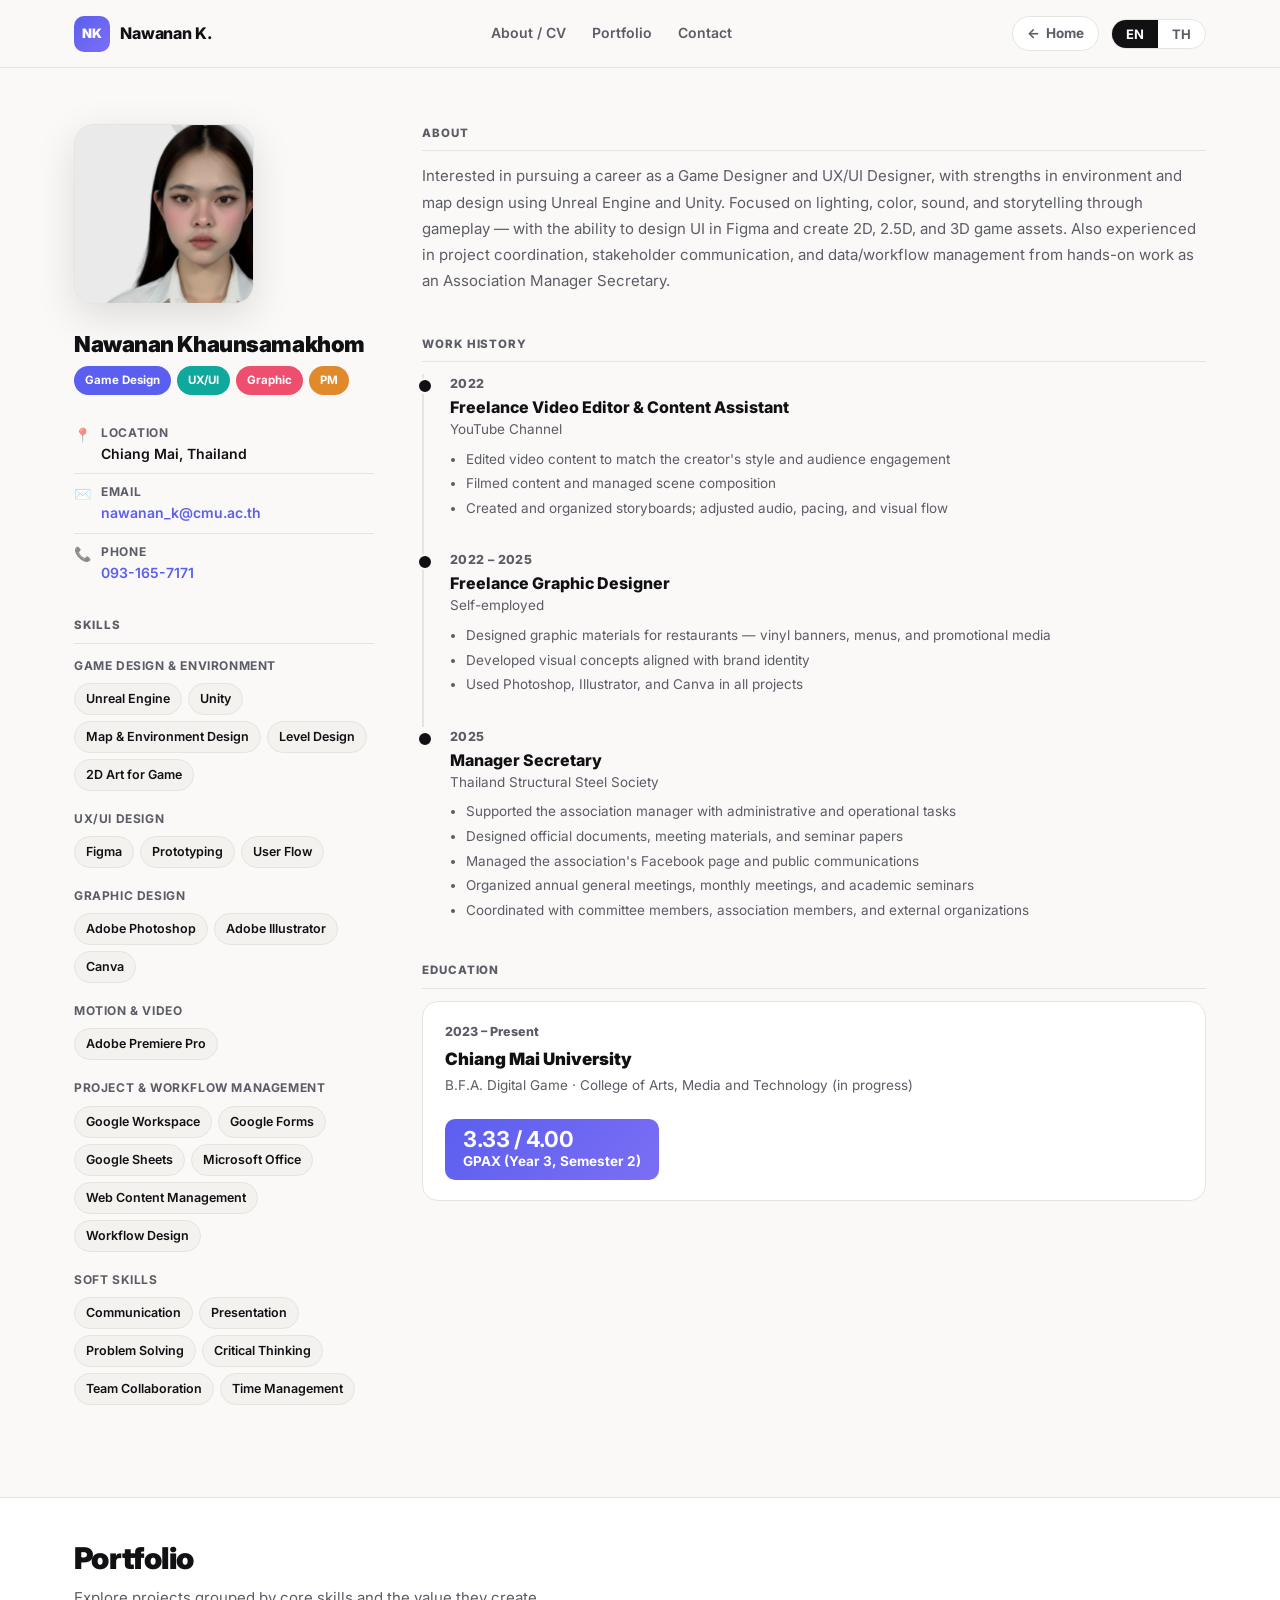
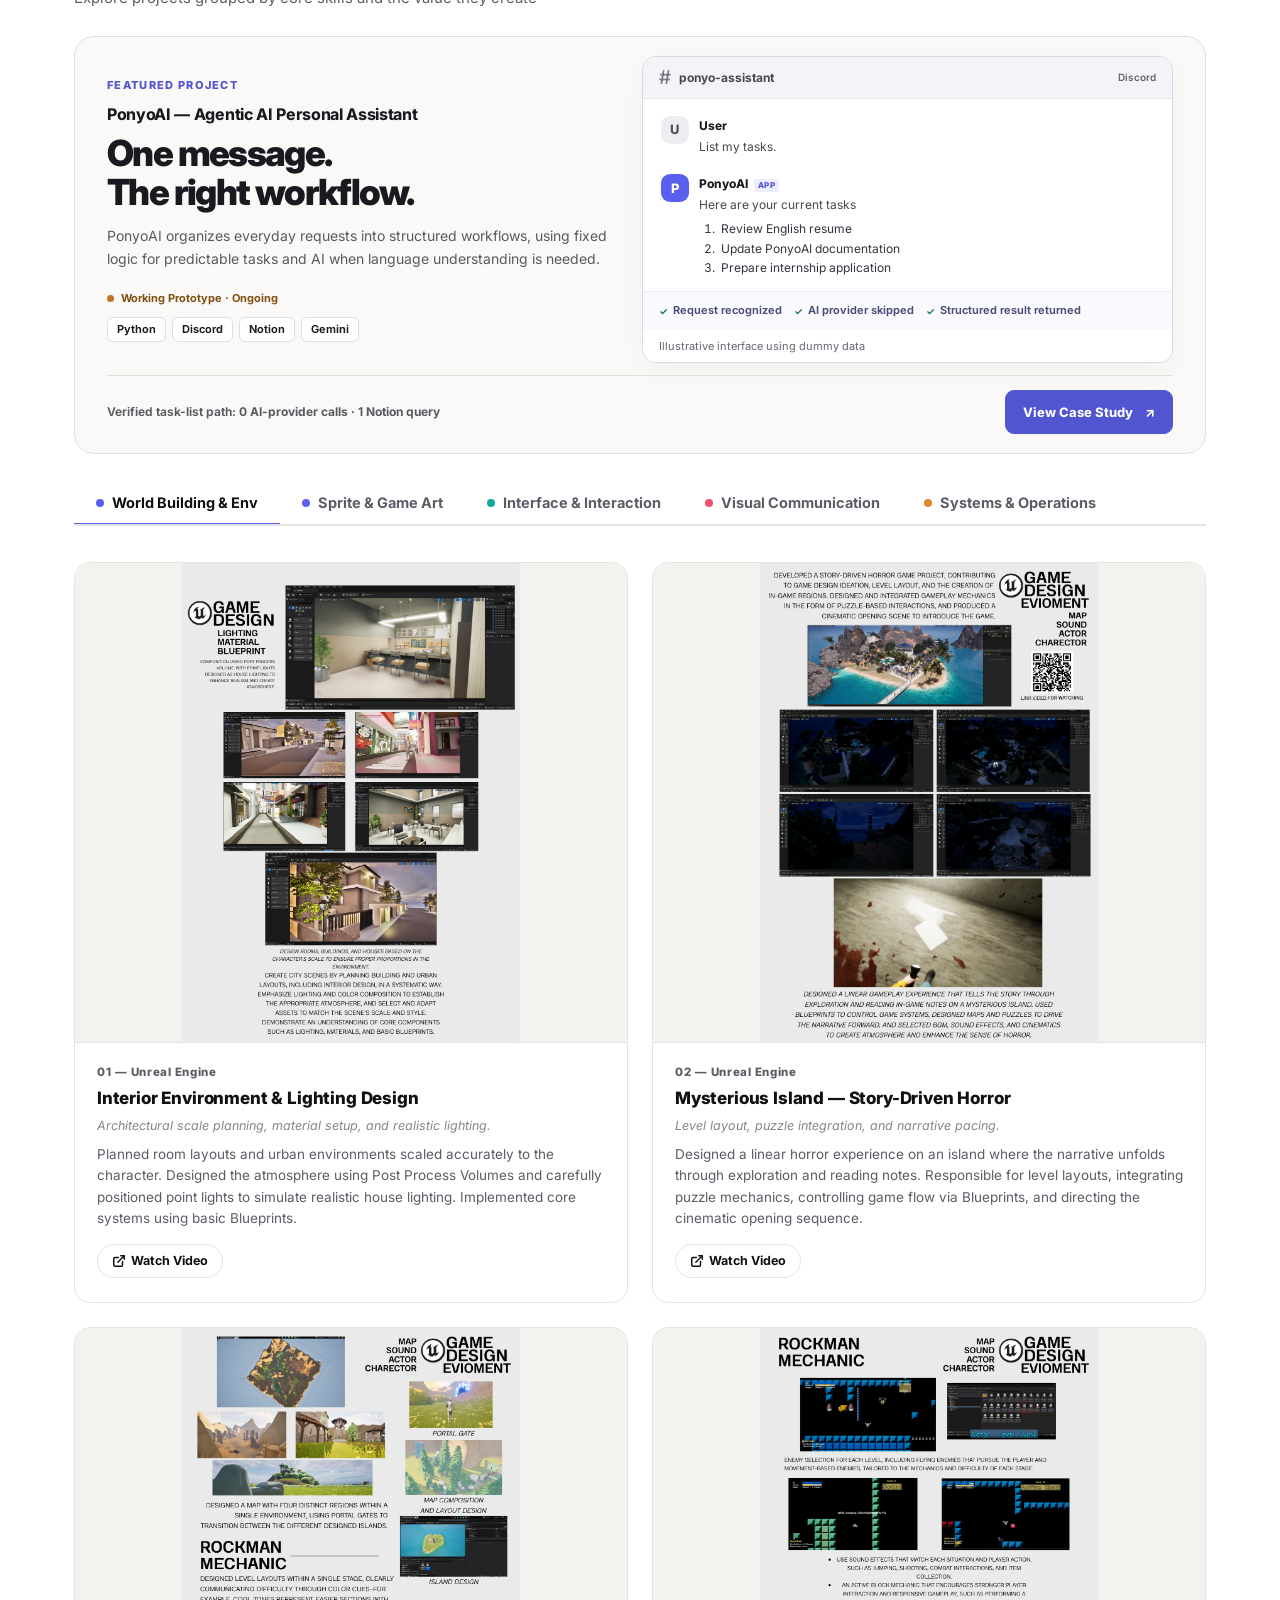
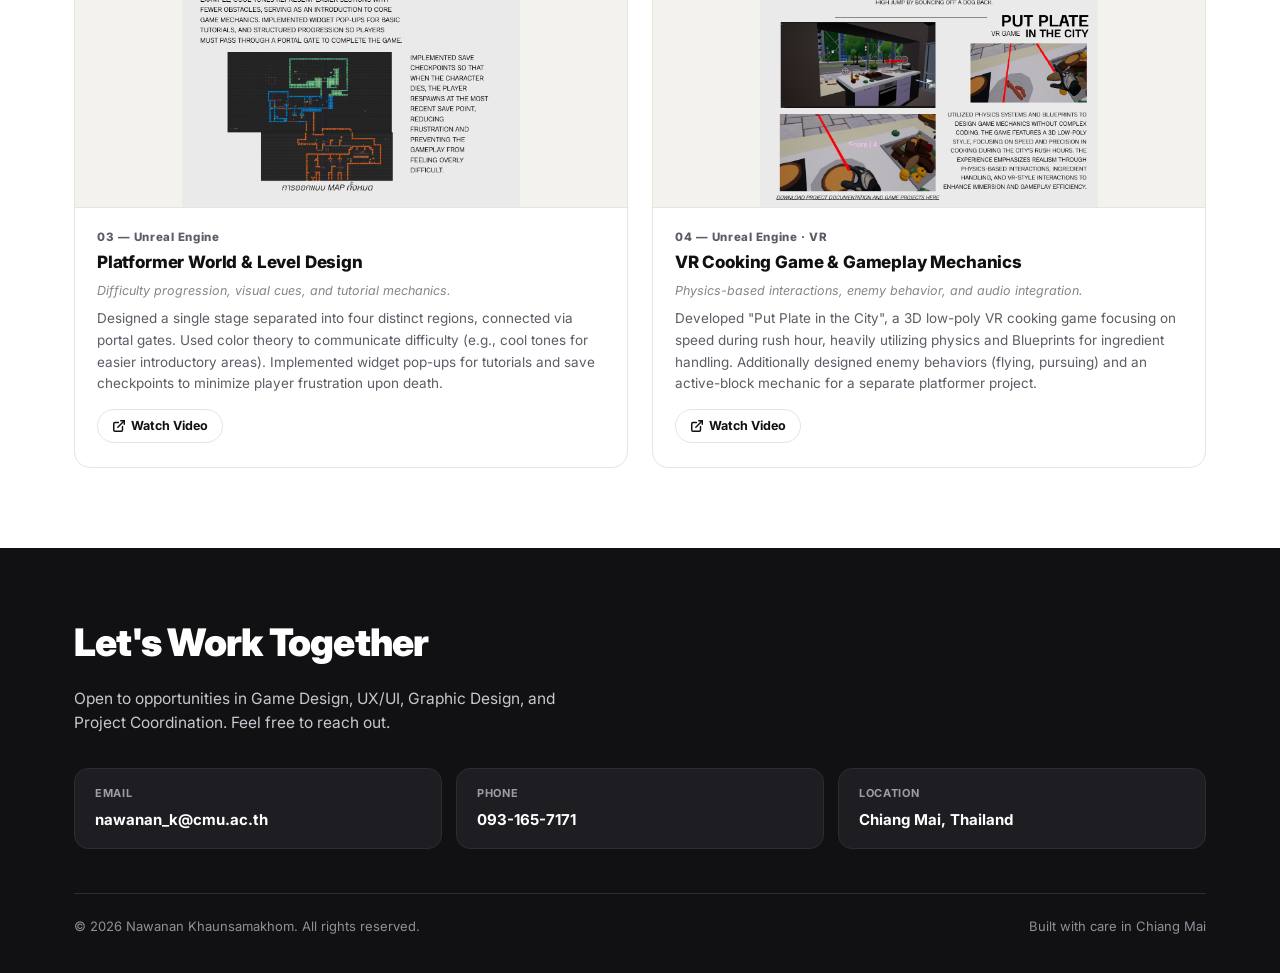
==== commit 17ceaa8c: "Add Ponyo AI project and update cv" ====
--- a/cv.html
+++ b/cv.html
@@ -328,6 +328,7 @@
     .tab-btn{padding:10px 14px;font-size:13px}
   }
 </style>
+<link rel="stylesheet" href="css/ponyoai.css">
 </head>
 <body>
 
@@ -567,6 +568,26 @@
         <span class="th">สำรวจผลงานที่จัดกลุ่มตามทักษะหลักและคุณค่าที่สร้างขึ้น</span>
       </div>
     </div>
+
+    <!-- PonyoAI featured project -->
+    <article class="py-feature" id="ponyoai-feature" aria-labelledby="ponyo-feature-title">
+      <div><p class="py-kicker"><span class="en">Featured Project</span><span class="th">โปรเจกต์เด่น</span></p>
+        <h2 id="ponyo-feature-title">PonyoAI — <span class="en">Agentic AI Personal Assistant</span><span class="th">ผู้ช่วยส่วนตัวแบบ Agentic AI</span></h2>
+        <p class="py-headline"><span class="en">One message.<br>The right workflow.</span><span class="th">ข้อความเดียว<br>สู่เวิร์กโฟลว์ที่ใช่</span></p><p class="py-description"><span class="en">PonyoAI organizes everyday requests into structured workflows, using fixed logic for predictable tasks and AI when language understanding is needed.</span><span class="th">PonyoAI จัดคำขอในชีวิตประจำวันเป็นเวิร์กโฟลว์ที่มีโครงสร้าง ใช้ตรรกะที่กำหนดไว้สำหรับงานที่คาดเดาได้ และใช้ AI เมื่อต้องเข้าใจภาษา</span></p><span class="py-status"><span class="en">Working Prototype · Ongoing</span><span class="th">ต้นแบบที่ใช้งานได้ · กำลังพัฒนาต่อเนื่อง</span></span><ul class="py-tags" aria-label="Technology stack"><li>Python</li><li>Discord</li><li>Notion</li><li>Gemini</li></ul>
+      </div><figure class="py-demo">
+      <div class="py-demo-bar"><span class="py-hash" aria-hidden="true">#</span><span>ponyo-assistant</span><span class="py-demo-platform">Discord</span></div>
+      <div class="py-chat">
+        <div class="py-message"><span class="py-avatar py-user" aria-hidden="true">U</span><div><b><span class="en">User</span><span class="th">ผู้ใช้</span></b><p class=""><span class="en">List my tasks.</span><span class="th">ขอดูรายการงานของฉัน</span></p></div></div>
+        <div class="py-message"><span class="py-avatar" aria-hidden="true">P</span><div><b>PonyoAI</b><span class="py-app">APP</span><p class=""><span class="en">Here are your current tasks</span><span class="th">รายการงานปัจจุบันของคุณ</span></p>
+          <ol><li><span class="en">Review English resume</span><span class="th">ตรวจทานเรซูเม่ภาษาอังกฤษ</span></li><li><span class="en">Update PonyoAI documentation</span><span class="th">อัปเดตเอกสาร PonyoAI</span></li><li><span class="en">Prepare internship application</span><span class="th">เตรียมใบสมัครฝึกงาน</span></li></ol>
+        </div></div>
+      </div>
+      <ul class="py-annotations"><li><span class="en">Request recognized</span><span class="th">รู้จักคำขอ</span></li><li><span class="en">AI provider skipped</span><span class="th">ข้ามผู้ให้บริการ AI</span></li><li><span class="en">Structured result returned</span><span class="th">ส่งผลลัพธ์ที่มีโครงสร้าง</span></li></ul>
+      <figcaption><span class="en">Illustrative interface using dummy data</span><span class="th">ภาพจำลองอินเทอร์เฟซโดยใช้ข้อมูลสมมติ</span></figcaption>
+    </figure>
+      <div class="py-feature-bottom"><p class="py-evidence"><span class="en">Verified task-list path: <strong>0 AI-provider calls · 1 Notion query</strong></span><span class="th">เส้นทางรายการงานที่ตรวจสอบแล้ว: <strong>เรียก AI 0 ครั้ง · สืบค้น Notion 1 ครั้ง</strong></span></p>
+      <a class="py-button" href="ponyoai.html"><span class="en">View Case Study</span><span class="th">ดูกรณีศึกษา</span> <span aria-hidden="true">↗</span></a></div>
+    </article>
 
     <!-- Tab Bar -->
     <div class="tab-bar" role="tablist">
@@ -865,6 +886,7 @@
 
     <!-- ---- SYSTEMS & OPERATIONS PANE ---- -->
     <div class="tab-pane" id="pane-sys" role="tabpanel" aria-labelledby="tab-sys">
+      <p class="py-context"><a href="ponyoai.html"><span class="en">PonyoAI · Featured AI automation project · View case study</span><span class="th">PonyoAI · โปรเจกต์เด่นด้าน AI automation · ดูกรณีศึกษา</span> <span aria-hidden="true">↗</span></a></p>
       <div class="project-grid">
 
         <div class="card">
@@ -874,7 +896,7 @@
             <img src="images/pm_seminar1.png" alt="Registration Systems & Member Data" loading="lazy">
           </div>
           <div class="card-body">
-            <div class="card-index">01 — Data Management</div>
+            <div class="card-index">02 — Data Management</div>
             <h3><span class="en">Registration Systems &amp; Member Data</span><span class="th">ระบบลงทะเบียนและข้อมูลสมาชิก</span></h3>
             <p class="sub"><span class="en">Workflow optimization, online forms, and data accuracy.</span><span class="th">การปรับกระบวนการทำงาน ฟอร์มออนไลน์ และความแม่นยำ</span></p>
             <p class="en">Migrated manual, paper-based registration into a real-time online flow. Designed a systematic process (link → confirm → verify → database → email) for seminars and corporate memberships, allowing staff to analyze target groups and maintain official-ready records.</p>
@@ -889,7 +911,7 @@
             <img src="images/pm_studyvisit.png" alt="International Study Visit Operations" loading="lazy">
           </div>
           <div class="card-body">
-            <div class="card-index">02 — Stakeholder Management</div>
+            <div class="card-index">03 — Stakeholder Management</div>
             <h3><span class="en">International Study Visit Operations</span><span class="th">บริหารจัดการงานศึกษาดูงานต่างประเทศ</span></h3>
             <p class="sub"><span class="en">Cross-border coordination, logistics planning, and reporting.</span><span class="th">การประสานงานข้ามประเทศ การวางแผนโลจิสติกส์ และทำรายงาน</span></p>
             <p class="en">Managed operations for an industrial study visit on steel structures in Vietnam for 15 participants. Handled end-to-end logistics: planning the trip, tracking participant data, managing financial/registration documents, coordinating with foreign companies, and producing the final report.</p>
@@ -904,7 +926,7 @@
             <img src="images/pm_golf.png" alt="Corporate Sponsorship & Event Management" loading="lazy">
           </div>
           <div class="card-body">
-            <div class="card-index">03 — Event Operations</div>
+            <div class="card-index">04 — Event Operations</div>
             <h3><span class="en">Corporate Sponsorship &amp; Event Management</span><span class="th">บริหารสปอนเซอร์และการจัดงานอีเวนต์</span></h3>
             <p class="sub"><span class="en">Sponsor relations, database tracking, and on-site logistics.</span><span class="th">ความสัมพันธ์สปอนเซอร์ การติดตามฐานข้อมูล และโลจิสติกส์หน้างาน</span></p>
             <p class="en">Managed a corporate golf tournament sponsorship program to build business relations. Created and tracked sponsor databases, coordinated seamlessly with the golf course venue, handled financial documentation, and ensured all PR materials and on-site signage were delivered.</p>
@@ -919,7 +941,7 @@
             <img src="images/gd_activity.png" alt="Global Game Jam 2025 On-Site Coordination" loading="lazy">
           </div>
           <div class="card-body">
-            <div class="card-index">04 — Activity</div>
+            <div class="card-index">05 — Activity</div>
             <h3><span class="en">Global Game Jam 2025 On-Site Coordination</span><span class="th">ประสานงานหน้างาน Global Game Jam 2025</span></h3>
             <p class="sub"><span class="en">Crisis management, facilitation, and teamwork.</span><span class="th">การจัดการภาวะวิกฤต การอำนวยความสะดวก และการทำงานเป็นทีม</span></p>
             <p class="en">Acted as core staff for GGJCM 2025, maintaining on-site organization and resolving ad-hoc issues. Facilitated a smooth environment so game developers could focus entirely on creation, demonstrating strong responsibility and communication in high-pressure situations.</p>
@@ -999,6 +1021,23 @@
     });
   });
 
+  // Direct tab links, e.g. cv.html#systems
+  const tabHashes = {world:'tab-world', art:'tab-art', interface:'tab-ui', visual:'tab-visual', systems:'tab-sys'};
+  function openTabFromHash(){
+    const tabId = tabHashes[location.hash.slice(1).toLowerCase()];
+    if(!tabId) return;
+    const tab = document.getElementById(tabId);
+    tab.click();
+    // Jump instantly: the page-wide smooth scrolling can swallow a scroll started during load
+    html.style.scrollBehavior = 'auto';
+    tab.scrollIntoView({block:'nearest', inline:'center'}); // narrow screens: bring the tab into the sideways-scrolling tab bar
+    document.getElementById('portfolio').scrollIntoView();
+    html.style.scrollBehavior = '';
+  }
+  openTabFromHash();
+  addEventListener('load',openTabFromHash);
+  addEventListener('hashchange',openTabFromHash);
+
   // Lightbox
   const lightbox = document.getElementById('lightbox');
   const lightboxImg = document.getElementById('lightboxImg');
--- a/css/ponyoai.css
+++ b/css/ponyoai.css
@@ -0,0 +1,40 @@
+/* PonyoAI: scoped presentation shared by the portfolio feature and case study. */
+.py-feature,.py-case{--py-accent:#5155cf;--py-muted:#595962;--py-line:#e1dfda;--py-tint:#efeffb;--py-ink:#19191f;color:var(--py-ink)}
+.py-feature *,.py-case *{box-sizing:border-box}
+.py-feature [class],.py-case [class]{min-width:0}
+.py-feature{scroll-margin-top:90px;margin-top:26px;padding:19px 32px;background:#faf9f7;border:1px solid var(--py-line);border-radius:20px;display:grid;grid-template-columns:1fr 1.06fr;gap:12px 34px;align-items:center}
+.py-kicker{font-size:11px;font-weight:800;letter-spacing:.12em;text-transform:uppercase;color:var(--py-accent);margin:0 0 10px}
+.py-feature h2{font-size:16px;font-weight:750;line-height:1.35;margin:0 0 8px;letter-spacing:-.02em}
+.py-feature .py-headline{font-size:36px;line-height:1.08;letter-spacing:-.045em;font-weight:850;margin:0 0 12px}
+.py-description{font-size:14px;line-height:1.65;color:var(--py-muted);margin:0 0 14px;max-width:57ch}
+.py-status{display:inline-flex;align-items:center;gap:7px;font-size:11px;font-weight:700;line-height:1.5;color:#805014;margin:0 0 10px}
+.py-status:before{content:'';width:7px;height:7px;background:#bb7626;border-radius:50%;flex-shrink:0}
+.py-tags{display:flex;flex-wrap:wrap;gap:6px;list-style:none;margin:0;padding:0}
+.py-tags li{font-size:11px;font-weight:650;padding:3px 9px;border:1px solid var(--py-line);border-radius:6px;background:#fff}
+.py-feature-bottom{grid-column:1/-1;display:flex;align-items:center;justify-content:space-between;gap:16px;border-top:1px solid var(--py-line);padding-top:14px}
+.py-evidence{font-size:12px;line-height:1.5;font-weight:650;margin:0;color:var(--py-muted)}
+.py-button{display:inline-flex;align-items:center;justify-content:center;gap:12px;min-height:44px;background:var(--py-accent);color:#fff!important;border:1px solid var(--py-accent);border-radius:9px;padding:10px 17px;font-size:13px;font-weight:750;text-decoration:none;line-height:1.4}
+.py-button:hover{background:#4245af}
+.py-feature a:focus-visible,.py-case a:focus-visible,.py-case summary:focus-visible{outline:3px solid var(--py-accent);outline-offset:4px}
+.py-demo{margin:0;background:#fff;border:1px solid #d9d7e1;border-radius:14px;overflow:hidden;box-shadow:0 8px 28px #22223a09;text-align:left}
+.py-demo-bar{display:flex;align-items:center;gap:8px;padding:11px 16px;border-bottom:1px solid #e7e5ee;background:#f4f3f8;color:#484850;font-size:12px;font-weight:700}
+.py-hash{font-size:19px;font-weight:500;color:#777582;line-height:1}
+.py-demo-platform{margin-left:auto;font-size:10px;font-weight:600;color:#666370}
+.py-chat{padding:17px 18px 13px;display:grid;gap:15px}
+.py-message{display:grid;grid-template-columns:28px minmax(0,1fr);gap:10px;font-size:12px;line-height:1.65}
+.py-message b{font-size:12px;font-weight:750}
+.py-message p{margin:2px 0 3px;color:#46464e;font-size:12px;line-height:1.55}
+.py-message ol{margin:4px 0 0;padding-left:19px;color:#34343e}
+.py-message li{padding-left:3px}
+.py-avatar{display:flex;align-items:center;justify-content:center;width:28px;height:28px;border-radius:9px;background:#5b5fef;color:#fff;font-weight:800;font-size:13px}
+.py-avatar.py-user{background:#eeedf2;color:#565460}
+.py-app{display:inline-block;font-size:8px;line-height:1.4;letter-spacing:.04em;margin-left:6px;padding:1px 4px;border-radius:3px;background:#eeedff;color:#5155cf;font-weight:800;vertical-align:middle}
+.py-annotations{list-style:none;display:flex;flex-wrap:wrap;gap:5px 12px;padding:10px 16px;margin:0;border-top:1px solid #efedf2;color:#4b4d79;background:#fafafe}
+.py-annotations li{font-size:11px;font-weight:650;display:flex;align-items:center;gap:5px}
+.py-annotations li:before{content:'✓';color:#176b5c;font-size:10px}
+.py-demo figcaption{font-size:11px;line-height:1.5;color:#696671;padding:8px 16px;background:#fff}
+.py-context{font-size:13px;line-height:1.65;margin:0 0 24px;padding:12px 0;border-bottom:1px solid var(--line)}
+.py-context a{color:#5155cf;text-decoration:underline;text-underline-offset:4px;display:inline-block;padding:6px 0}
+@media(min-width:1100px){.py-feature{min-height:380px}}
+@media(max-width:1099px){.py-feature{padding:24px;gap:20px}.py-feature .py-headline{font-size:32px}.py-feature h2{font-size:14px}}
+@media(max-width:699px){.py-feature{grid-template-columns:1fr;padding:22px 18px;gap:20px;border-radius:16px}.py-feature .py-headline{font-size:34px}.py-feature-bottom{flex-direction:column;align-items:stretch;gap:12px}.py-feature .py-button{width:100%}.py-chat{padding:15px 12px}.py-message{gap:8px}.py-demo-bar{padding:10px 12px}.py-annotations{padding:10px 12px;gap:6px 10px}.py-demo figcaption{padding:8px 12px}.py-demo-platform{font-size:9px}}
